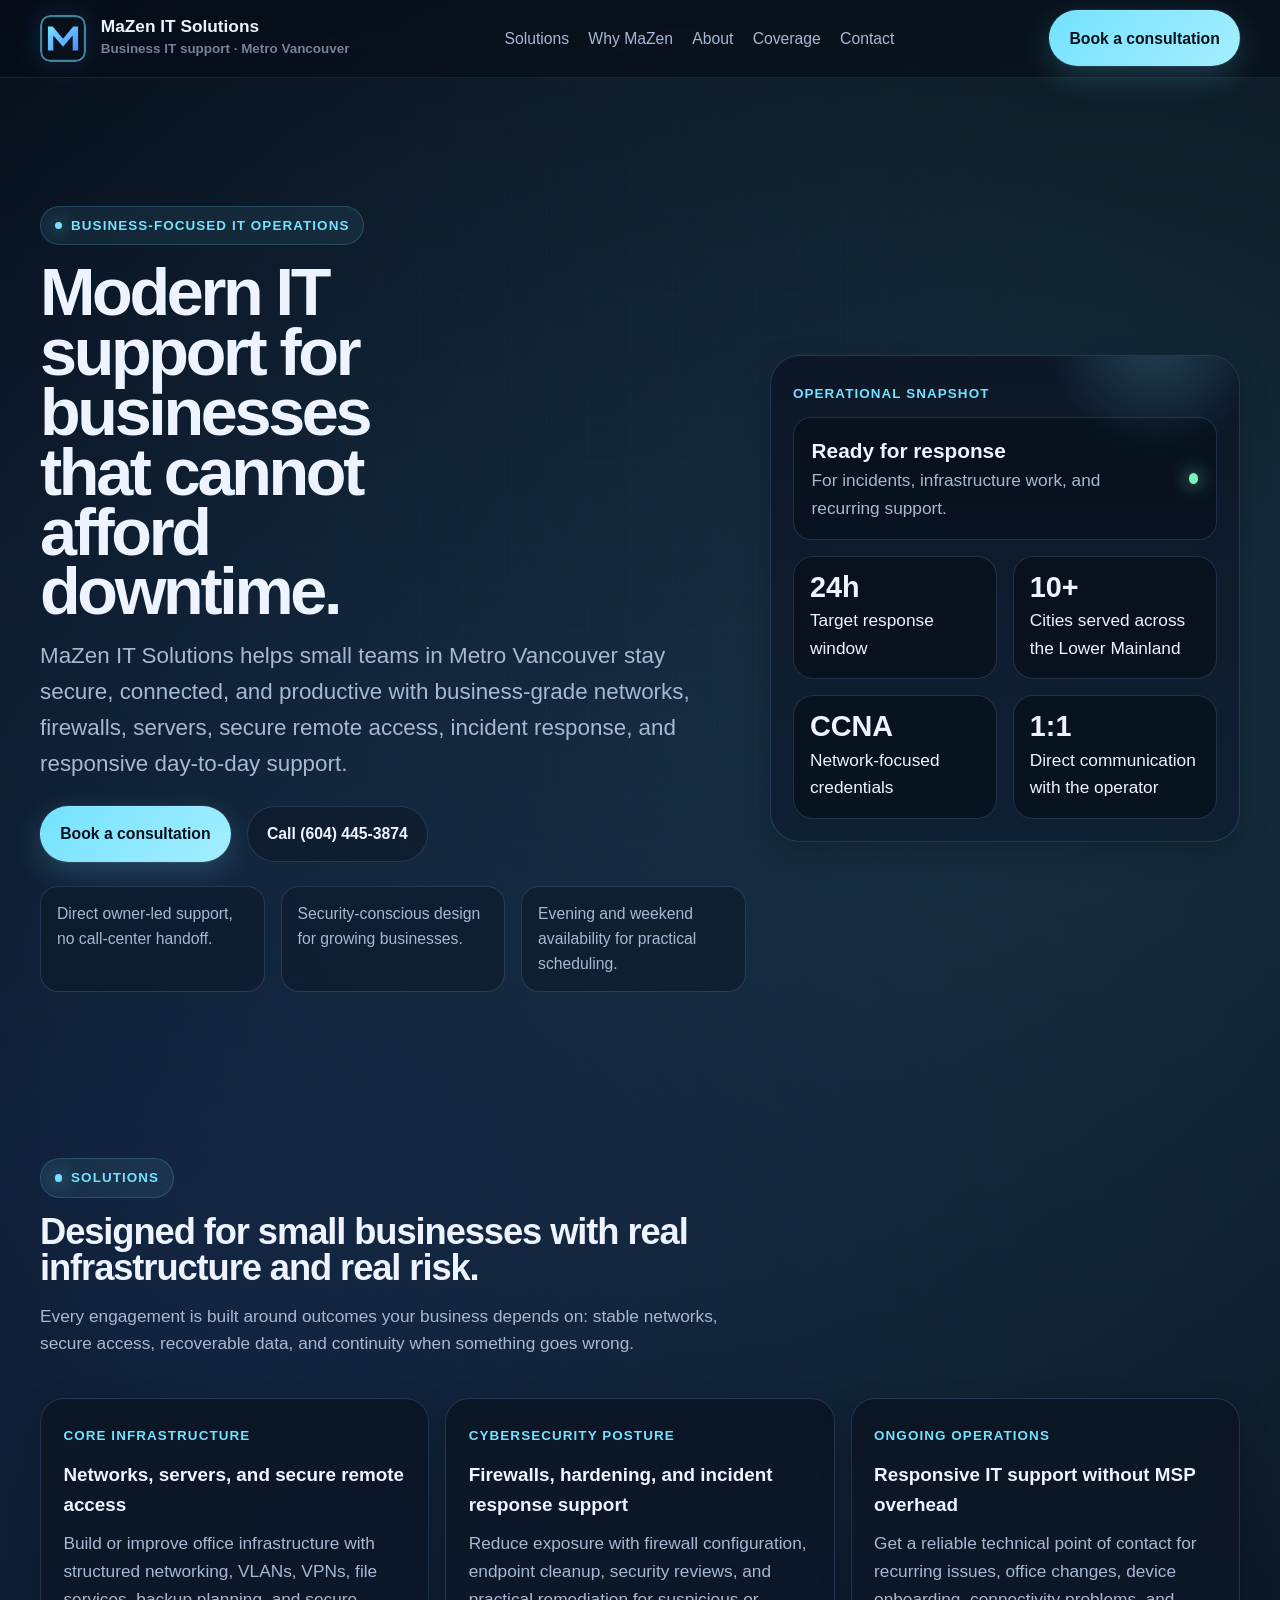
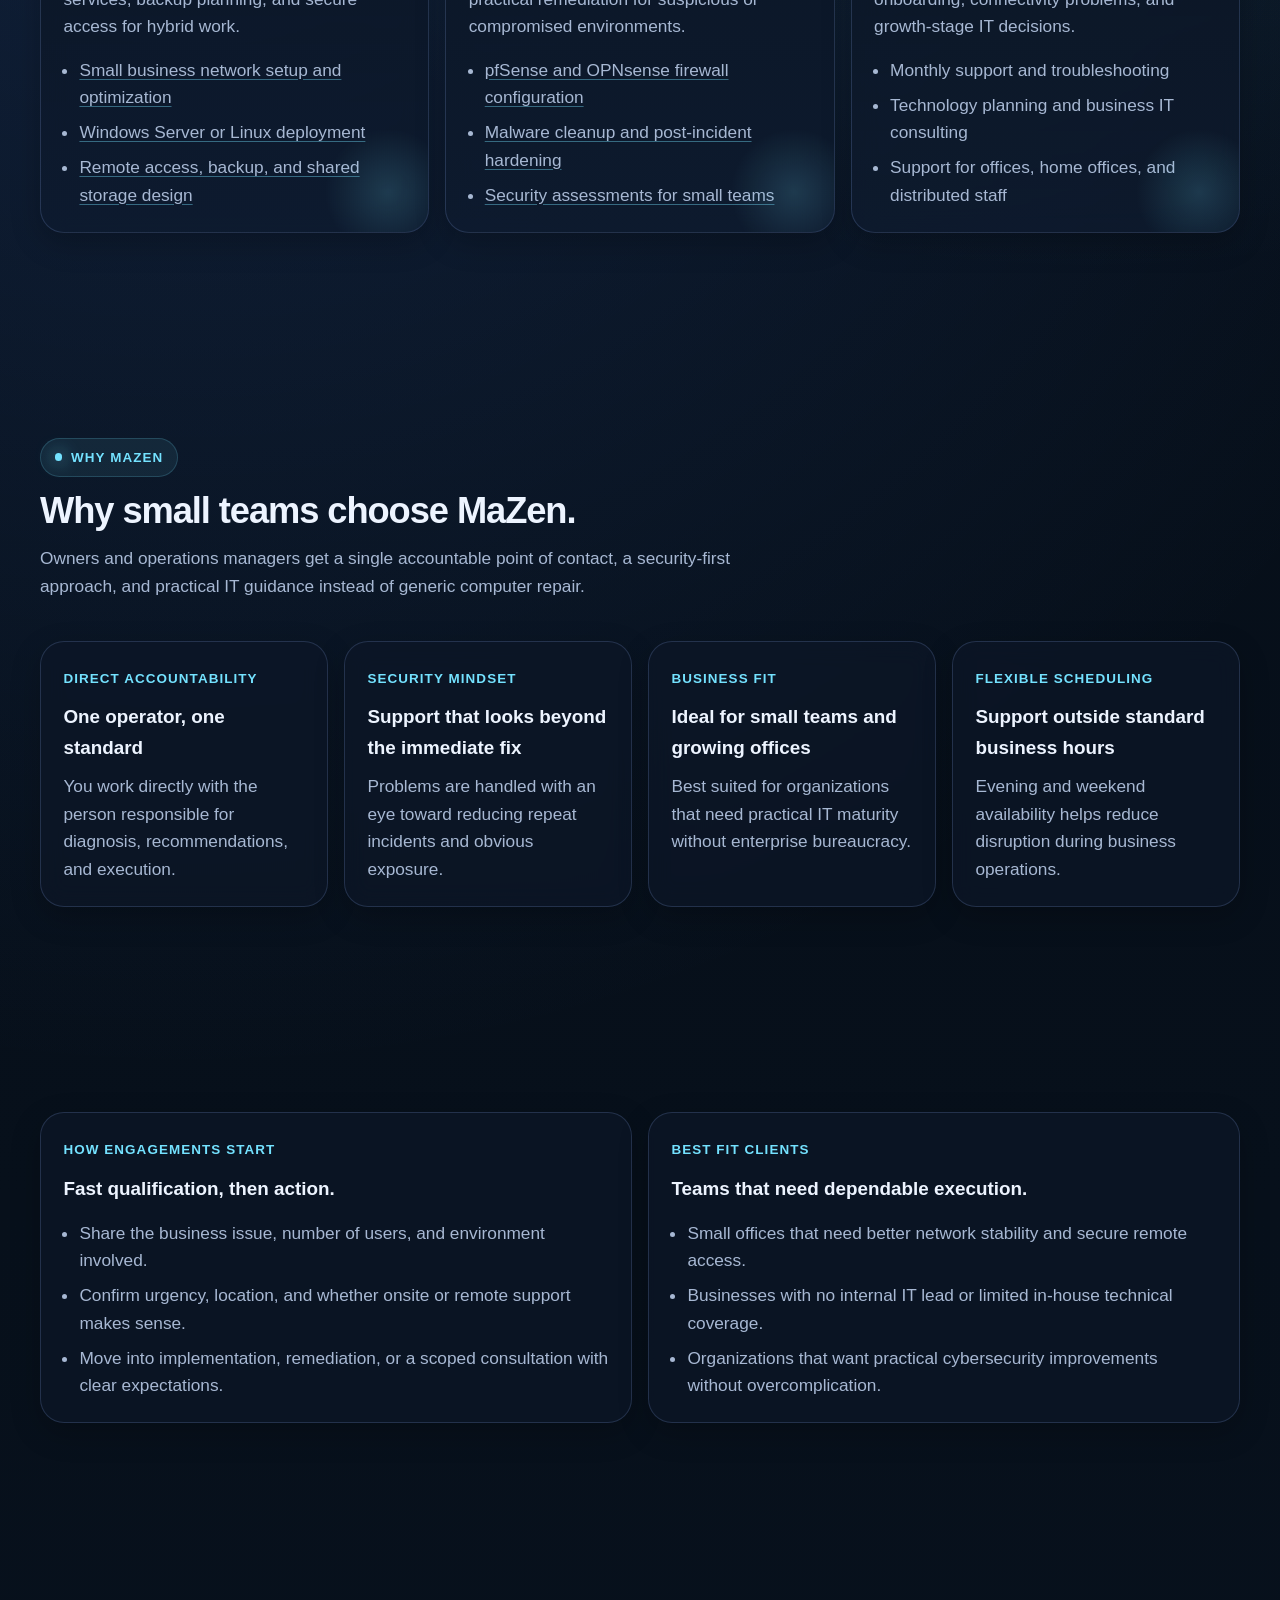
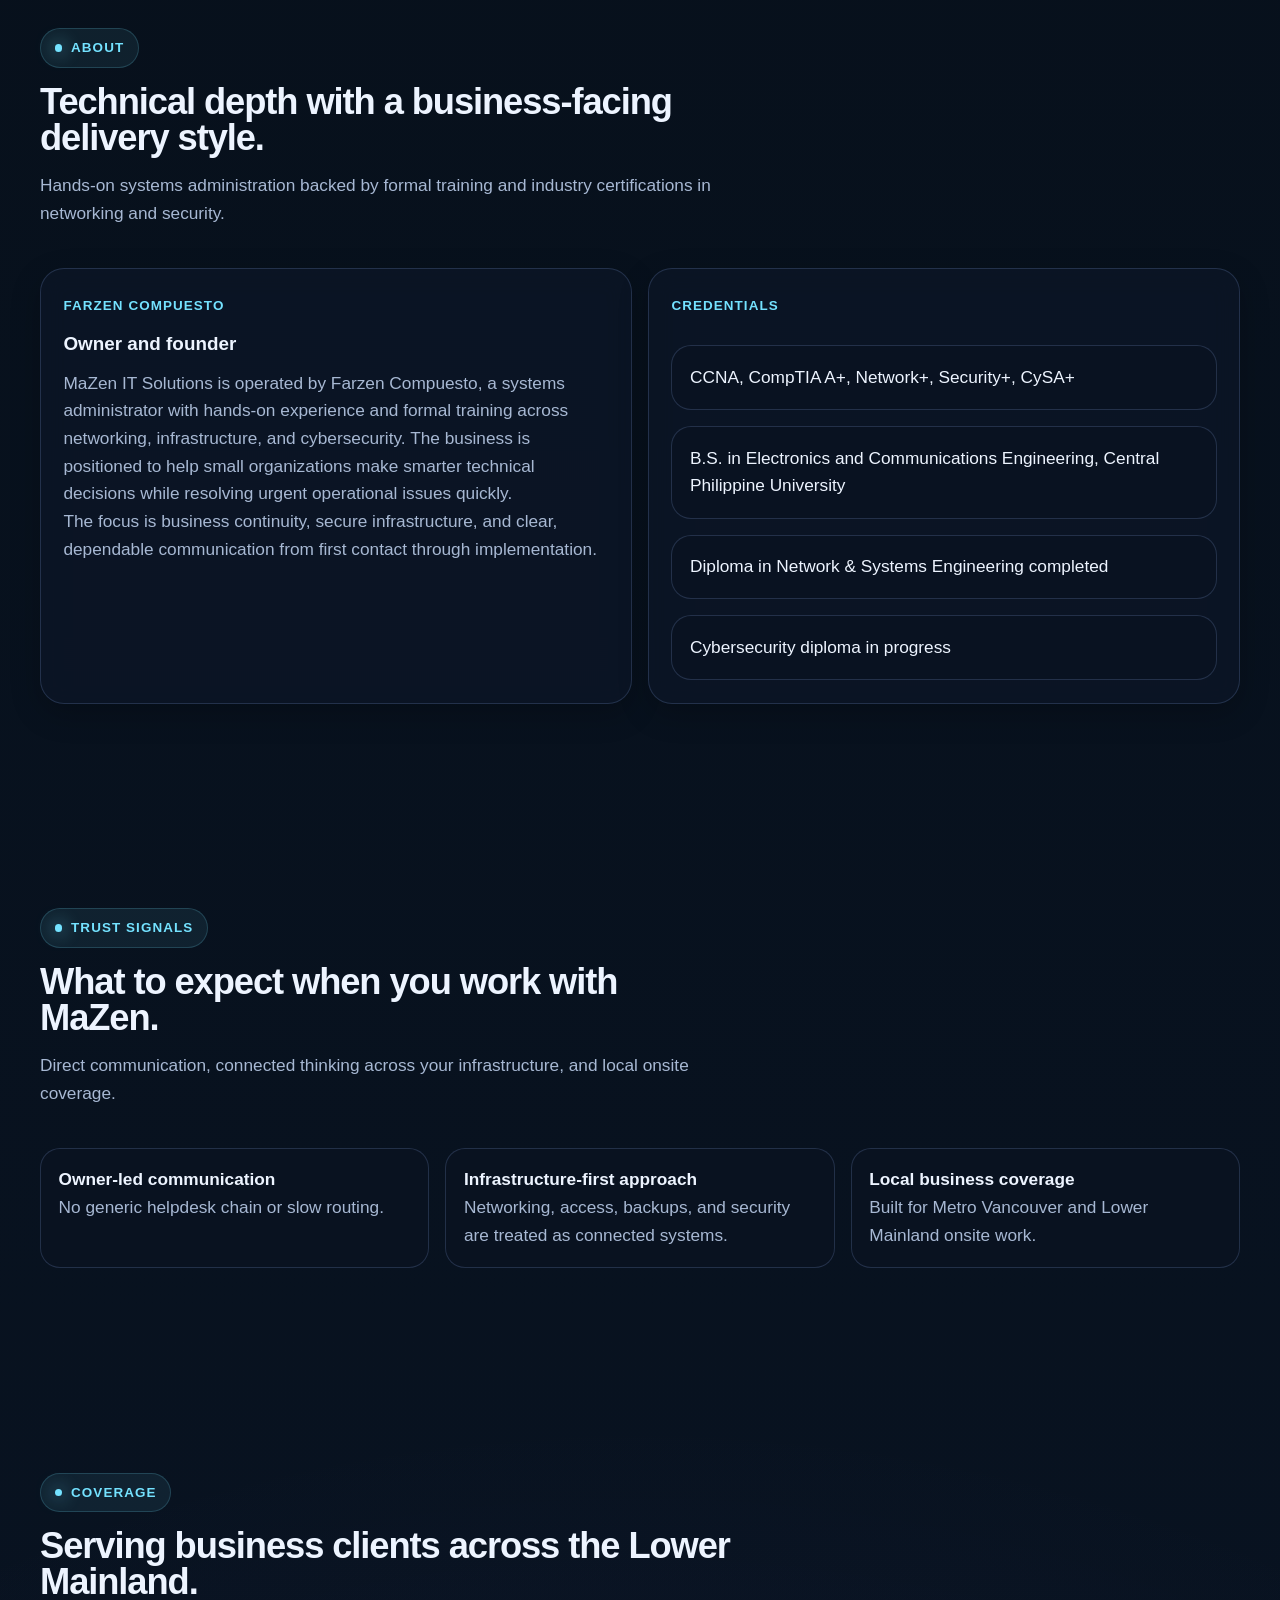
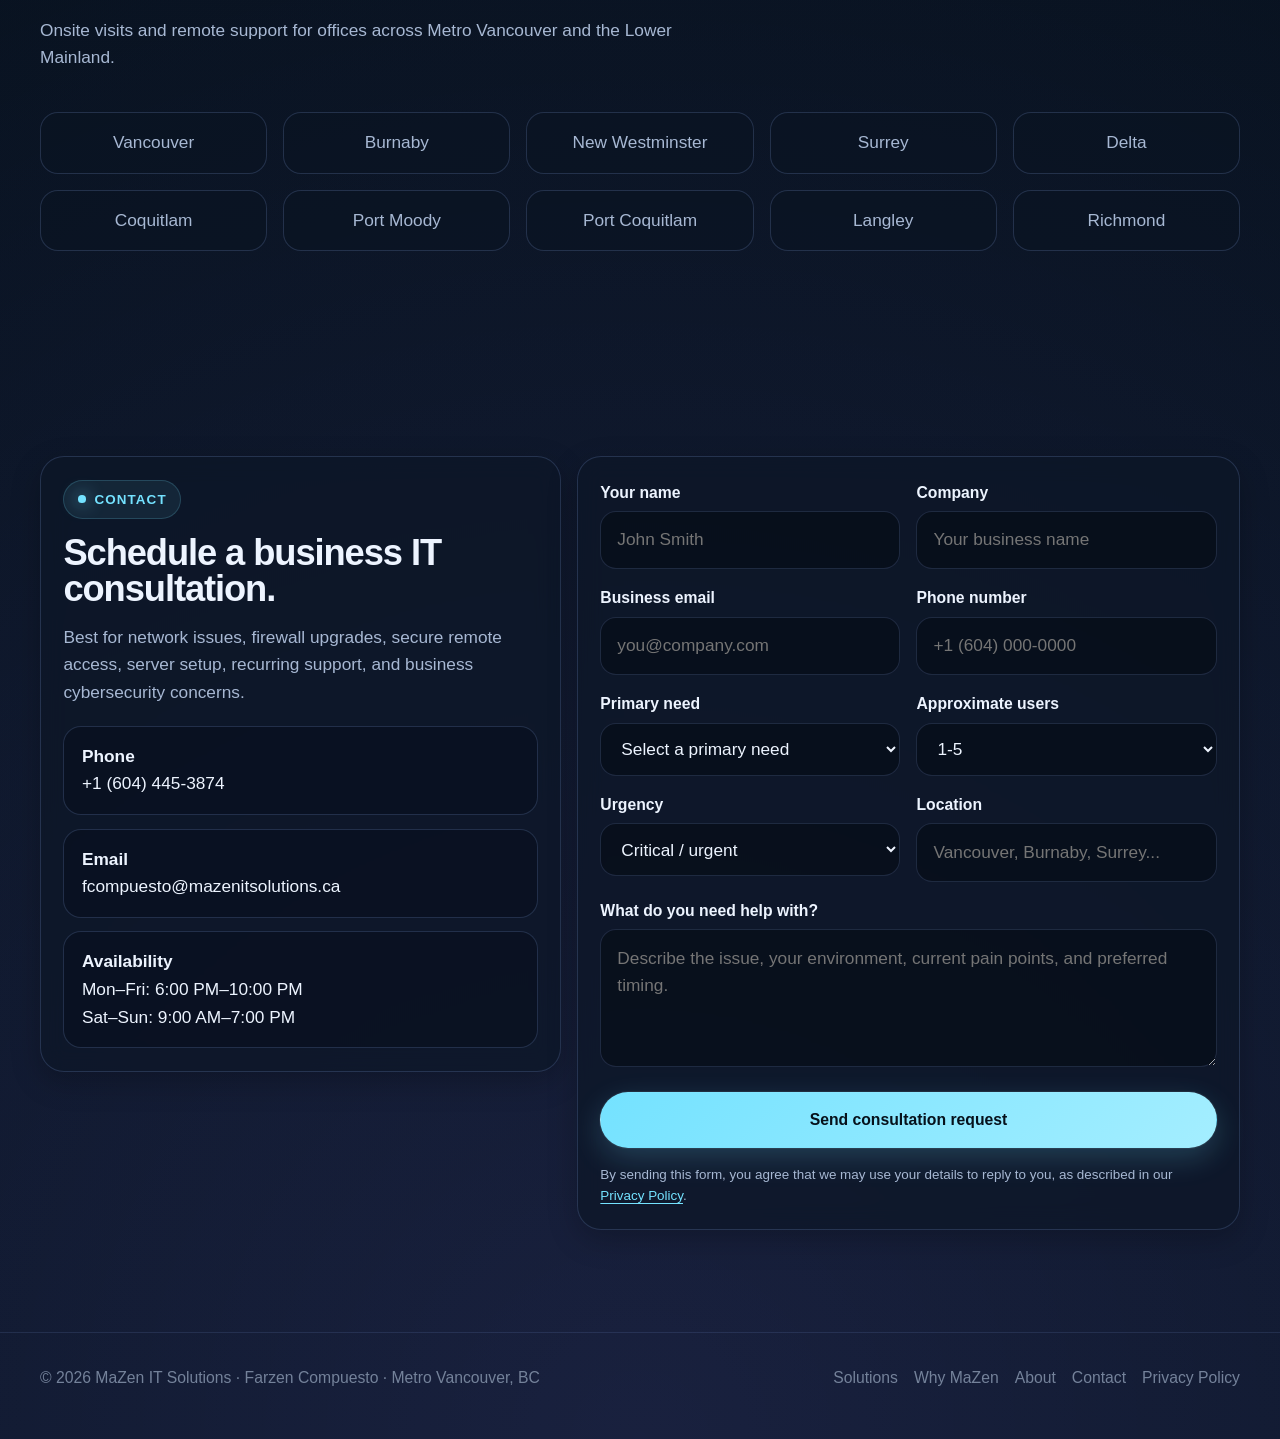
==== index.html @ 94874a26 "Add six service pages, sitemap.xml, robots.txt; link homepage services Co-Authored-By: Claude Sonnet" ====
<!DOCTYPE html>
<html lang="en" data-theme="dark">
<head>
  <meta charset="UTF-8">
  <meta name="viewport" content="width=device-width, initial-scale=1.0">
  <title>MaZen IT Solutions | Business IT Support & Cybersecurity | Metro Vancouver</title>
  <meta name="description" content="Business-focused IT support and cybersecurity for small teams in Metro Vancouver. Networks, firewalls, servers, secure remote access, incident response, and ongoing IT support.">
  <meta name="robots" content="index,follow">
  <link rel="canonical" href="https://www.mazenitsolutions.ca/">
  <meta property="og:title" content="MaZen IT Solutions | Business IT Support & Cybersecurity">
  <meta property="og:description" content="Business-focused IT support and cybersecurity for small teams in Metro Vancouver: networks, firewalls, secure remote access, and incident response.">
  <meta property="og:type" content="website">
  <meta property="og:url" content="https://www.mazenitsolutions.ca/">
  <meta property="og:image" content="https://www.mazenitsolutions.ca/og-image.png">
  <meta property="og:image:width" content="1200">
  <meta property="og:image:height" content="630">
  <meta property="og:image:alt" content="MaZen IT Solutions: IT support and cybersecurity for small businesses in Metro Vancouver">
  <meta name="twitter:card" content="summary_large_image">
  <meta name="twitter:image" content="https://www.mazenitsolutions.ca/og-image.png">
  <meta name="theme-color" content="#08111f">
  <link rel="icon" href="/favicon.ico" sizes="32x32">
  <link rel="icon" href="/favicon.svg" type="image/svg+xml">
  <link rel="apple-touch-icon" href="/apple-touch-icon.png">
  <link rel="preconnect" href="https://api.fontshare.com">
  <link rel="stylesheet" href="https://api.fontshare.com/v2/css?f[]=satoshi@400,500,700,900&f[]=cabinet-grotesk@500,700,800&display=swap">
  <link rel="stylesheet" href="/site.css">
</head>
<body>
  <a href="#main-content" class="skip-link">Skip to content</a>

  <header class="site-header">
    <div class="container nav-wrap">
      <a class="brand" href="#top" aria-label="MaZen IT Solutions home">
        <img class="brand-mark" src="/favicon.svg" width="46" height="46" alt="">
        <span class="brand-text"><span>MaZen IT Solutions</span><small>Business IT support · Metro Vancouver</small></span>
      </a>

      <nav class="nav-links" id="site-nav" aria-label="Primary navigation">
        <a href="#services">Solutions</a>
        <a href="#value">Why MaZen</a>
        <a href="#about">About</a>
        <a href="#areas">Coverage</a>
        <a href="#contact">Contact</a>
      </nav>

      <div class="nav-actions">
        <button class="menu-toggle" type="button" data-menu-toggle aria-expanded="false" aria-controls="site-nav" aria-label="Open menu">
          <svg width="18" height="18" viewBox="0 0 24 24" fill="none" stroke="currentColor" stroke-width="2" aria-hidden="true"><path d="M3 6h18M3 12h18M3 18h18"></path></svg>
        </button>
        <a class="btn btn-primary" href="#contact">Book a consultation</a>
      </div>
    </div>
  </header>

  <main id="main-content">
    <section class="hero" id="top">
      <div class="container hero-grid">
        <div class="hero-copy">
          <span class="eyebrow">Business-focused IT operations</span>
          <h1>Modern IT support for businesses that cannot afford downtime.</h1>
          <p>MaZen IT Solutions helps small teams in Metro Vancouver stay secure, connected, and productive with business-grade networks, firewalls, servers, secure remote access, incident response, and responsive day-to-day support.</p>
          <div class="hero-actions">
            <a class="btn btn-primary" href="#contact">Book a consultation</a>
            <a class="btn btn-secondary" href="tel:+16044453874">Call (604) 445-3874</a>
          </div>
          <div class="micro-proof">
            <div class="chip">Direct owner-led support, no call-center handoff.</div>
            <div class="chip">Security-conscious design for growing businesses.</div>
            <div class="chip">Evening and weekend availability for practical scheduling.</div>
          </div>
        </div>

        <aside class="hero-side panel" aria-label="Business summary panel">
          <span class="kicker">Operational snapshot</span>
          <div class="status-card">
            <div>
              <strong>Ready for response</strong>
              <span style="color:var(--text-muted);">For incidents, infrastructure work, and recurring support.</span>
            </div>
            <span class="signal" aria-hidden="true"></span>
          </div>
          <div class="kpi-grid">
            <div class="kpi"><strong>24h</strong><span>Target response window</span></div>
            <div class="kpi"><strong>10+</strong><span>Cities served across the Lower Mainland</span></div>
            <div class="kpi"><strong>CCNA</strong><span>Network-focused credentials</span></div>
            <div class="kpi"><strong>1:1</strong><span>Direct communication with the operator</span></div>
          </div>
        </aside>
      </div>
    </section>

    <section class="section" id="services">
      <div class="container">
        <div class="section-head">
          <span class="eyebrow">Solutions</span>
          <h2>Designed for small businesses with real infrastructure and real risk.</h2>
          <p>Every engagement is built around outcomes your business depends on: stable networks, secure access, recoverable data, and continuity when something goes wrong.</p>
        </div>
        <div class="services-grid">
          <article class="card service-card">
            <span class="kicker">Core infrastructure</span>
            <h3>Networks, servers, and secure remote access</h3>
            <p>Build or improve office infrastructure with structured networking, VLANs, VPNs, file services, backup planning, and secure access for hybrid work.</p>
            <ul>
              <li><a href="/services/business-network-setup/">Small business network setup and optimization</a></li>
              <li><a href="/services/server-setup/">Windows Server or Linux deployment</a></li>
              <li><a href="/services/secure-remote-access-vpn/">Remote access, backup, and shared storage design</a></li>
            </ul>
          </article>
          <article class="card service-card">
            <span class="kicker">Cybersecurity posture</span>
            <h3>Firewalls, hardening, and incident response support</h3>
            <p>Reduce exposure with firewall configuration, endpoint cleanup, security reviews, and practical remediation for suspicious or compromised environments.</p>
            <ul>
              <li><a href="/services/firewall-configuration/">pfSense and OPNsense firewall configuration</a></li>
              <li><a href="/services/malware-cleanup-incident-response/">Malware cleanup and post-incident hardening</a></li>
              <li><a href="/services/cybersecurity-review/">Security assessments for small teams</a></li>
            </ul>
          </article>
          <article class="card service-card">
            <span class="kicker">Ongoing operations</span>
            <h3>Responsive IT support without MSP overhead</h3>
            <p>Get a reliable technical point of contact for recurring issues, office changes, device onboarding, connectivity problems, and growth-stage IT decisions.</p>
            <ul>
              <li>Monthly support and troubleshooting</li>
              <li>Technology planning and business IT consulting</li>
              <li>Support for offices, home offices, and distributed staff</li>
            </ul>
          </article>
        </div>
      </div>
    </section>

    <section class="section" id="value">
      <div class="container">
        <div class="section-head">
          <span class="eyebrow">Why MaZen</span>
          <h2>Why small teams choose MaZen.</h2>
          <p>Owners and operations managers get a single accountable point of contact, a security-first approach, and practical IT guidance instead of generic computer repair.</p>
        </div>
        <div class="value-grid">
          <article class="card"><span class="kicker">Direct accountability</span><h3>One operator, one standard</h3><p>You work directly with the person responsible for diagnosis, recommendations, and execution.</p></article>
          <article class="card"><span class="kicker">Security mindset</span><h3>Support that looks beyond the immediate fix</h3><p>Problems are handled with an eye toward reducing repeat incidents and obvious exposure.</p></article>
          <article class="card"><span class="kicker">Business fit</span><h3>Ideal for small teams and growing offices</h3><p>Best suited for organizations that need practical IT maturity without enterprise bureaucracy.</p></article>
          <article class="card"><span class="kicker">Flexible scheduling</span><h3>Support outside standard business hours</h3><p>Evening and weekend availability helps reduce disruption during business operations.</p></article>
        </div>
      </div>
    </section>

    <section class="section">
      <div class="container split">
        <article class="card">
          <span class="kicker">How engagements start</span>
          <h3>Fast qualification, then action.</h3>
          <ul class="list">
            <li>Share the business issue, number of users, and environment involved.</li>
            <li>Confirm urgency, location, and whether onsite or remote support makes sense.</li>
            <li>Move into implementation, remediation, or a scoped consultation with clear expectations.</li>
          </ul>
        </article>
        <article class="card">
          <span class="kicker">Best fit clients</span>
          <h3>Teams that need dependable execution.</h3>
          <ul class="list">
            <li>Small offices that need better network stability and secure remote access.</li>
            <li>Businesses with no internal IT lead or limited in-house technical coverage.</li>
            <li>Organizations that want practical cybersecurity improvements without overcomplication.</li>
          </ul>
        </article>
      </div>
    </section>

    <section class="section" id="about">
      <div class="container">
        <div class="section-head">
          <span class="eyebrow">About</span>
          <h2>Technical depth with a business-facing delivery style.</h2>
          <p>Hands-on systems administration backed by formal training and industry certifications in networking and security.</p>
        </div>
        <div class="split">
          <article class="card">
            <span class="kicker">Farzen Compuesto</span>
            <h3>Owner and founder</h3>
            <p>MaZen IT Solutions is operated by Farzen Compuesto, a systems administrator with hands-on experience and formal training across networking, infrastructure, and cybersecurity. The business is positioned to help small organizations make smarter technical decisions while resolving urgent operational issues quickly.</p>
            <p>The focus is business continuity, secure infrastructure, and clear, dependable communication from first contact through implementation.</p>
          </article>
          <aside class="card">
            <span class="kicker">Credentials</span>
            <div class="proof-strip" style="margin-top:1rem; grid-template-columns: 1fr;">
              <div class="proof-card">CCNA, CompTIA A+, Network+, Security+, CySA+</div>
              <div class="proof-card">B.S. in Electronics and Communications Engineering, Central Philippine University</div>
              <div class="proof-card">Diploma in Network & Systems Engineering completed</div>
              <div class="proof-card">Cybersecurity diploma in progress</div>
            </div>
          </aside>
        </div>
      </div>
    </section>

    <section class="section">
      <div class="container">
        <div class="section-head">
          <span class="eyebrow">Trust signals</span>
          <h2>What to expect when you work with MaZen.</h2>
          <p>Direct communication, connected thinking across your infrastructure, and local onsite coverage.</p>
        </div>
        <div class="proof-strip">
          <article class="proof-card"><strong>Owner-led communication</strong><br><span style="color:var(--text-muted);">No generic helpdesk chain or slow routing.</span></article>
          <article class="proof-card"><strong>Infrastructure-first approach</strong><br><span style="color:var(--text-muted);">Networking, access, backups, and security are treated as connected systems.</span></article>
          <article class="proof-card"><strong>Local business coverage</strong><br><span style="color:var(--text-muted);">Built for Metro Vancouver and Lower Mainland onsite work.</span></article>
        </div>
      </div>
    </section>

    <section class="section" id="areas">
      <div class="container">
        <div class="section-head">
          <span class="eyebrow">Coverage</span>
          <h2>Serving business clients across the Lower Mainland.</h2>
          <p>Onsite visits and remote support for offices across Metro Vancouver and the Lower Mainland.</p>
        </div>
        <div class="areas-grid">
          <div class="area">Vancouver</div>
          <div class="area">Burnaby</div>
          <div class="area">New Westminster</div>
          <div class="area">Surrey</div>
          <div class="area">Delta</div>
          <div class="area">Coquitlam</div>
          <div class="area">Port Moody</div>
          <div class="area">Port Coquitlam</div>
          <div class="area">Langley</div>
          <div class="area">Richmond</div>
        </div>
      </div>
    </section>

    <section class="section" id="contact">
      <div class="container lead-panel">
        <aside class="card">
          <span class="eyebrow">Contact</span>
          <h2 style="font-family:var(--font-display);font-size:var(--text-xl);line-height:1;letter-spacing:-0.03em;margin:1rem 0;">Schedule a business IT consultation.</h2>
          <p style="margin:0 0 1.2rem;color:var(--text-muted);">Best for network issues, firewall upgrades, secure remote access, server setup, recurring support, and business cybersecurity concerns.</p>
          <div class="contact-stack">
            <div class="contact-item"><strong>Phone</strong><br><a href="tel:+16044453874">+1 (604) 445-3874</a></div>
            <div class="contact-item"><strong>Email</strong><br><a href="mailto:fcompuesto@mazenitsolutions.ca">fcompuesto@mazenitsolutions.ca</a></div>
            <div class="contact-item"><strong>Availability</strong><br>Mon–Fri: 6:00 PM–10:00 PM<br>Sat–Sun: 9:00 AM–7:00 PM</div>
          </div>
        </aside>

        <div class="card">
          <form action="https://formspree.io/f/xaqzkgqe" method="POST">
            <input type="text" name="_gotcha" tabindex="-1" autocomplete="off" aria-hidden="true" style="display:none">
            <div class="form-grid">
              <div>
                <label for="name">Your name</label>
                <input id="name" name="name" type="text" autocomplete="name" placeholder="John Smith" required>
              </div>
              <div>
                <label for="company">Company</label>
                <input id="company" name="company" type="text" autocomplete="organization" placeholder="Your business name">
              </div>
            </div>
            <div class="form-grid">
              <div>
                <label for="email">Business email</label>
                <input id="email" name="email" type="email" autocomplete="email" placeholder="you@company.com" required>
              </div>
              <div>
                <label for="phone">Phone number</label>
                <input id="phone" name="phone" type="tel" autocomplete="tel" placeholder="+1 (604) 000-0000" required>
              </div>
            </div>
            <div class="form-grid">
              <div>
                <label for="service">Primary need</label>
                <select id="service" name="service" required>
                  <option value="">Select a primary need</option>
                  <option>Business Network Setup</option>
                  <option>Firewall Configuration</option>
                  <option>Secure Remote Access / VPN</option>
                  <option>Server Setup</option>
                  <option>Cybersecurity Review</option>
                  <option>Incident Response / Malware Cleanup</option>
                  <option>Ongoing IT Support</option>
                  <option>IT Consulting</option>
                </select>
              </div>
              <div>
                <label for="users">Approximate users</label>
                <select id="users" name="users">
                  <option>1-5</option>
                  <option>6-10</option>
                  <option>11-25</option>
                  <option>26+</option>
                </select>
              </div>
            </div>
            <div class="form-grid">
              <div>
                <label for="urgency">Urgency</label>
                <select id="urgency" name="urgency">
                  <option>Critical / urgent</option>
                  <option>This week</option>
                  <option>This month</option>
                  <option>Planning stage</option>
                </select>
              </div>
              <div>
                <label for="location">Location</label>
                <input id="location" name="location" type="text" placeholder="Vancouver, Burnaby, Surrey...">
              </div>
            </div>
            <div>
              <label for="message">What do you need help with?</label>
              <textarea id="message" name="message" placeholder="Describe the issue, your environment, current pain points, and preferred timing."></textarea>
            </div>
            <button class="btn btn-primary" type="submit">Send consultation request</button>
            <p class="form-note">By sending this form, you agree that we may use your details to reply to you, as described in our <a href="/privacy/">Privacy Policy</a>.</p>
          </form>
        </div>
      </div>
    </section>
  </main>

  <footer class="footer">
    <div class="container footer-wrap">
      <div>© 2026 MaZen IT Solutions · Farzen Compuesto · Metro Vancouver, BC</div>
      <div class="footer-links">
        <a href="#services">Solutions</a>
        <a href="#value">Why MaZen</a>
        <a href="#about">About</a>
        <a href="#contact">Contact</a>
        <a href="/privacy/">Privacy Policy</a>
      </div>
    </div>
  </footer>

  <script type="application/ld+json">
  {
    "@context": "https://schema.org",
    "@type": "LocalBusiness",
    "name": "MaZen IT Solutions",
    "url": "https://www.mazenitsolutions.ca/",
    "image": "https://www.mazenitsolutions.ca/og-image.png",
    "logo": "https://www.mazenitsolutions.ca/icon-512.png",
    "telephone": "+1-604-445-3874",
    "email": "fcompuesto@mazenitsolutions.ca",
    "founder": {"@type": "Person", "name": "Farzen Compuesto"},
    "description": "Business-focused IT support and cybersecurity for small teams in Metro Vancouver.",
    "address": {"@type": "PostalAddress", "addressRegion": "BC", "addressCountry": "CA"},
    "areaServed": ["Vancouver", "Burnaby", "New Westminster", "Surrey", "Delta", "Coquitlam", "Port Moody", "Port Coquitlam", "Langley", "Richmond"],
    "openingHoursSpecification": [
      {"@type":"OpeningHoursSpecification","dayOfWeek":["Monday","Tuesday","Wednesday","Thursday","Friday"],"opens":"18:00","closes":"22:00"},
      {"@type":"OpeningHoursSpecification","dayOfWeek":["Saturday","Sunday"],"opens":"09:00","closes":"19:00"}
    ]
  }
  </script>

  <script src="/site.js" defer></script>
</body>
</html>
---- site.css ----
:root {
  --bg: #07101b;
  --bg-2: #0b1727;
  --surface: rgba(13, 23, 39, 0.72);
  --surface-strong: rgba(15, 27, 47, 0.92);
  --surface-soft: rgba(17, 31, 53, 0.68);
  --border: rgba(151, 181, 255, 0.18);
  --border-strong: rgba(117, 214, 255, 0.34);
  --text: #edf4ff;
  --text-muted: #a7b8d3;
  --text-faint: #74829a;
  --primary: #74e2ff;
  --primary-2: #4d8dff;
  --accent: #8d7dff;
  --success: #79f3b7;
  --danger: #ff7ca8;
  --shadow: 0 20px 60px rgba(0, 0, 0, 0.35);
  --shadow-soft: 0 10px 30px rgba(0, 0, 0, 0.22);
  --radius-sm: 14px;
  --radius-md: 22px;
  --radius-lg: 30px;
  --radius-full: 999px;
  --space-1: 0.25rem;
  --space-2: 0.5rem;
  --space-3: 0.75rem;
  --space-4: 1rem;
  --space-5: 1.25rem;
  --space-6: 1.5rem;
  --space-8: 2rem;
  --space-10: 2.5rem;
  --space-12: 3rem;
  --space-16: 4rem;
  --space-20: 5rem;
  --text-xs: clamp(0.75rem, 0.72rem + 0.15vw, 0.86rem);
  --text-sm: clamp(0.9rem, 0.84rem + 0.18vw, 1rem);
  --text-base: clamp(1rem, 0.95rem + 0.22vw, 1.08rem);
  --text-lg: clamp(1.125rem, 1rem + 0.6vw, 1.4rem);
  --text-xl: clamp(1.65rem, 1.15rem + 1.4vw, 2.6rem);
  --text-2xl: clamp(2.6rem, 1.6rem + 3.2vw, 5rem);
  --content: 1200px;
  --font-body: 'Satoshi', Inter, sans-serif;
  --font-display: 'Cabinet Grotesk', Inter, sans-serif;
  --transition: 180ms cubic-bezier(0.16, 1, 0.3, 1);
}
* { box-sizing: border-box; }
html { scroll-behavior: smooth; }
body {
  margin: 0;
  font-family: var(--font-body);
  font-size: var(--text-base);
  line-height: 1.6;
  color: var(--text);
  background:
    radial-gradient(circle at 15% 20%, rgba(77, 141, 255, 0.16), transparent 28%),
    radial-gradient(circle at 85% 10%, rgba(116, 226, 255, 0.15), transparent 22%),
    radial-gradient(circle at 50% 100%, rgba(141, 125, 255, 0.12), transparent 26%),
    linear-gradient(180deg, #050c16 0%, #07101b 45%, #091424 100%);
  min-height: 100vh;
  overflow-x: hidden;
  -webkit-font-smoothing: antialiased;
  text-rendering: optimizeLegibility;
}
body::before {
  content: "";
  position: fixed;
  inset: 0;
  pointer-events: none;
  background-image:
    linear-gradient(rgba(116, 226, 255, 0.05) 1px, transparent 1px),
    linear-gradient(90deg, rgba(116, 226, 255, 0.05) 1px, transparent 1px);
  background-size: 42px 42px;
  mask-image: radial-gradient(circle at center, black 35%, transparent 85%);
  opacity: 0.34;
}
a { color: inherit; text-decoration: none; }
button, input, textarea, select { font: inherit; }
img, svg { display: block; max-width: 100%; }
.skip-link { position: absolute; left: -9999px; }
.skip-link:focus {
  left: 1rem; top: 1rem; z-index: 999;
  background: var(--primary); color: #03111e; padding: 0.8rem 1rem; border-radius: 12px;
}
.container { width: min(calc(100% - 2rem), var(--content)); margin-inline: auto; }
.section { padding: clamp(4rem, 8vw, 7rem) 0; position: relative; }
.panel {
  background: var(--surface);
  backdrop-filter: blur(16px);
  border: 1px solid var(--border);
  box-shadow: var(--shadow-soft);
  border-radius: var(--radius-lg);
}
.eyebrow {
  display: inline-flex; align-items: center; gap: 0.55rem;
  padding: 0.5rem 0.85rem; border-radius: var(--radius-full);
  background: rgba(116, 226, 255, 0.08); border: 1px solid rgba(116, 226, 255, 0.18);
  color: var(--primary); font-size: var(--text-xs); font-weight: 800; text-transform: uppercase; letter-spacing: 0.08em;
}
.eyebrow::before {
  content: ""; width: 0.48rem; height: 0.48rem; border-radius: 50%; background: currentColor;
  box-shadow: 0 0 18px currentColor;
}
.section-head { max-width: 44rem; margin-bottom: var(--space-10); }
.section-head h2 {
  font-family: var(--font-display); font-size: var(--text-xl); line-height: 1; margin: 1rem 0 1rem;
  letter-spacing: -0.03em;
}
.section-head p { margin: 0; color: var(--text-muted); }
.site-header {
  position: sticky; top: 0; z-index: 100;
  background: rgba(5, 12, 22, 0.6);
  backdrop-filter: blur(16px);
  border-bottom: 1px solid rgba(151, 181, 255, 0.12);
}
.nav-wrap {
  min-height: 4.8rem; display: flex; align-items: center; justify-content: space-between; gap: 1rem;
}
.brand {
  display: inline-flex; align-items: center; gap: 0.9rem; font-weight: 800;
}
.brand-mark {
  width: 2.9rem; height: 2.9rem; border-radius: 22%; flex-shrink: 0;
  box-shadow: 0 0 30px rgba(77, 141, 255, 0.2);
}
.brand-text span { display: block; line-height: 1.05; }
.brand-text small { display: block; font-size: var(--text-xs); color: var(--text-faint); font-weight: 600; margin-top: 0.2rem; }
.nav-links, .nav-actions { display: flex; align-items: center; gap: 1.2rem; }
.nav-links a { color: var(--text-muted); font-size: var(--text-sm); }
.nav-links a:hover { color: var(--text); }
.btn {
  min-height: 48px; border-radius: var(--radius-full); padding: 0.9rem 1.2rem; border: 1px solid transparent;
  display: inline-flex; align-items: center; justify-content: center; gap: 0.6rem;
  font-size: var(--text-sm); font-weight: 700; cursor: pointer;
  transition: transform var(--transition), border-color var(--transition), background var(--transition), box-shadow var(--transition);
}
.btn:hover { transform: translateY(-1px); }
.btn-primary {
  color: #06111b;
  background: linear-gradient(135deg, var(--primary), #a4eeff);
  box-shadow: 0 0 0 1px rgba(255,255,255,0.06), 0 10px 30px rgba(116, 226, 255, 0.2);
}
.btn-secondary {
  background: rgba(12, 24, 41, 0.6); border-color: var(--border); color: var(--text);
}
.menu-toggle { display: none; }
.hero { padding: clamp(4rem, 10vw, 8rem) 0 4rem; position: relative; }
.hero-grid { display: grid; grid-template-columns: 1.2fr 0.8fr; gap: 1.5rem; align-items: center; }
.hero-copy h1 {
  font-family: var(--font-display); font-size: var(--text-2xl); line-height: 0.9; letter-spacing: -0.05em;
  margin: 1.1rem 0 1rem; max-width: 11ch;
}
.hero-copy p {
  max-width: 42rem; margin: 0 0 1.5rem; color: var(--text-muted); font-size: var(--text-lg);
}
.hero-actions, .micro-proof, .kpi-grid, .services-grid, .value-grid, .areas-grid, .proof-strip { display: grid; gap: 1rem; }
.hero-actions { display: flex; flex-wrap: wrap; }
.micro-proof {
  grid-template-columns: repeat(3, minmax(0, 1fr));
  margin-top: 1.5rem;
}
.micro-proof .chip {
  padding: 0.9rem 1rem; border-radius: 18px; border: 1px solid var(--border);
  background: rgba(12, 24, 41, 0.55); color: var(--text-muted); font-size: var(--text-sm);
}
.hero-side {
  padding: 1.4rem;
  background: linear-gradient(180deg, rgba(12, 21, 37, 0.86), rgba(14, 28, 48, 0.76));
  position: relative; overflow: hidden;
}
.hero-side::before {
  content: ""; position: absolute; inset: -30% auto auto 55%; width: 16rem; height: 16rem;
  border-radius: 50%; background: radial-gradient(circle, rgba(116, 226, 255, 0.22), transparent 60%);
  filter: blur(12px);
}
.status-card {
  display: flex; align-items: center; justify-content: space-between; gap: 1rem;
  padding: 1rem 1.1rem; border-radius: 18px; border: 1px solid var(--border);
  background: rgba(7, 16, 27, 0.68);
}
.status-card strong { display: block; font-size: 1.3rem; }
.signal {
  width: 0.65rem; height: 0.65rem; border-radius: 50%; background: var(--success); box-shadow: 0 0 18px var(--success);
}
.kpi-grid { grid-template-columns: repeat(2, minmax(0, 1fr)); margin-top: 1rem; }
.kpi {
  padding: 1rem; border-radius: 20px; background: rgba(7, 16, 27, 0.75); border: 1px solid var(--border);
}
.kpi strong { display: block; font-size: 1.8rem; line-height: 1; margin-bottom: 0.35rem; }
.card {
  padding: 1.4rem; border-radius: 24px; background: var(--surface); border: 1px solid var(--border); box-shadow: var(--shadow-soft);
  backdrop-filter: blur(12px);
}
.card h3 { margin: 0 0 0.65rem; font-size: 1.18rem; }
.card p { margin: 0; color: var(--text-muted); }
.kicker {
  display: inline-block; margin-bottom: 0.8rem; color: var(--primary); font-size: var(--text-xs); font-weight: 800;
  text-transform: uppercase; letter-spacing: 0.08em;
}
.services-grid { grid-template-columns: repeat(3, minmax(0, 1fr)); }
.service-card {
  position: relative; overflow: hidden; min-height: 100%;
  background: linear-gradient(180deg, rgba(11, 20, 34, 0.84), rgba(14, 27, 47, 0.78));
}
.service-card::after {
  content: ""; position: absolute; right: -2rem; bottom: -2rem; width: 9rem; height: 9rem;
  border-radius: 50%; background: radial-gradient(circle, rgba(116, 226, 255, 0.16), transparent 62%);
}
.service-card ul, .list { margin: 1rem 0 0; padding-left: 1rem; color: var(--text-muted); }
.service-card li + li, .list li + li { margin-top: 0.45rem; }
.value-grid { grid-template-columns: repeat(4, minmax(0, 1fr)); }
.split {
  display: grid; grid-template-columns: 1fr 1fr; gap: 1rem;
}
.lead-panel {
  display: grid; grid-template-columns: 0.88fr 1.12fr; gap: 1rem; align-items: start;
}
.contact-stack { display: grid; gap: 0.85rem; }
.contact-item {
  padding: 1rem 1.1rem; border-radius: 18px; border: 1px solid var(--border); background: rgba(8, 17, 31, 0.64);
}
form { display: grid; gap: 1rem; }
.form-grid { display: grid; grid-template-columns: repeat(2, minmax(0, 1fr)); gap: 1rem; }
label { display: block; margin-bottom: 0.4rem; font-size: var(--text-sm); font-weight: 700; }
input, textarea, select {
  width: 100%; min-height: 3.1rem; padding: 0.9rem 1rem; border-radius: 16px;
  border: 1px solid rgba(151, 181, 255, 0.16); background: rgba(5, 12, 22, 0.62);
  color: var(--text); transition: border-color var(--transition), box-shadow var(--transition), background var(--transition);
}
textarea { min-height: 8.6rem; resize: vertical; }
input:focus, textarea:focus, select:focus {
  outline: none; border-color: var(--border-strong); box-shadow: 0 0 0 4px rgba(116, 226, 255, 0.12);
  background: rgba(8, 17, 31, 0.82);
}
.proof-strip { grid-template-columns: repeat(3, minmax(0, 1fr)); }
.proof-card {
  padding: 1.1rem; border-radius: 20px; border: 1px solid var(--border); background: rgba(10, 19, 33, 0.7);
}
.areas-grid { grid-template-columns: repeat(5, minmax(0, 1fr)); }
.area {
  text-align: center; padding: 1rem; border-radius: 18px;
  border: 1px solid var(--border); background: rgba(11, 20, 34, 0.62); color: var(--text-muted);
}
.footer {
  padding: 2rem 0 3rem; border-top: 1px solid rgba(151, 181, 255, 0.12);
}
.footer-wrap {
  display: flex; justify-content: space-between; gap: 1rem; flex-wrap: wrap; color: var(--text-faint); font-size: var(--text-sm);
}
.footer-links { display: flex; gap: 1rem; flex-wrap: wrap; }
@media (max-width: 1100px) {
  .hero-grid, .split, .lead-panel { grid-template-columns: 1fr; }
  .services-grid, .value-grid, .proof-strip { grid-template-columns: repeat(2, minmax(0, 1fr)); }
  .areas-grid { grid-template-columns: repeat(3, minmax(0, 1fr)); }
}
@media (max-width: 768px) {
  .nav-links {
    position: absolute; top: calc(100% + 0.5rem); left: 1rem; right: 1rem; display: none;
    flex-direction: column; align-items: flex-start; padding: 1rem;
    background: rgba(8, 17, 31, 0.94); border: 1px solid var(--border); border-radius: 20px; box-shadow: var(--shadow);
  }
  .nav-links.is-open { display: flex; }
  .menu-toggle {
    display: inline-flex; width: 2.9rem; height: 2.9rem; align-items: center; justify-content: center;
    background: rgba(8, 17, 31, 0.74); border: 1px solid var(--border); border-radius: 999px; color: var(--text);
  }
  .nav-actions .btn { display: none; }
  .micro-proof, .kpi-grid, .services-grid, .value-grid, .areas-grid, .proof-strip, .form-grid { grid-template-columns: 1fr; }
  .hero-copy h1 { max-width: 9ch; }
  .hero-actions { flex-direction: column; }
  .hero-actions .btn { width: 100%; }
}
@media (prefers-reduced-motion: reduce) {
  *, *::before, *::after { animation: none !important; transition: none !important; scroll-behavior: auto !important; }
}

/* ---- Inner pages (privacy policy, service pages) ---- */
.page-hero { padding: clamp(3.5rem, 8vw, 6rem) 0 1rem; }
.page-hero h1 {
  font-family: var(--font-display); font-size: var(--text-xl); line-height: 1.02; letter-spacing: -0.035em;
  margin: 1rem 0 1rem; max-width: 22ch;
}
.page-hero .lede { max-width: 44rem; margin: 0; color: var(--text-muted); font-size: var(--text-lg); }
.crumbs { display: flex; flex-wrap: wrap; gap: 0.5rem; margin: 0 0 1.2rem; padding: 0; list-style: none; color: var(--text-faint); font-size: var(--text-sm); }
.crumbs li + li::before { content: "/"; margin-right: 0.5rem; color: var(--text-faint); }
.crumbs a { color: var(--text-muted); }
.crumbs a:hover { color: var(--text); }
.prose { max-width: 46rem; padding-bottom: 2rem; }
.prose h2 { font-family: var(--font-display); font-size: var(--text-lg); line-height: 1.15; letter-spacing: -0.02em; margin: 2.6rem 0 0.7rem; }
.prose h3 { font-size: 1.05rem; margin: 1.6rem 0 0.4rem; }
.prose p, .prose li { color: var(--text-muted); }
.prose p { margin: 0 0 1rem; }
.prose ul, .prose ol { margin: 0 0 1rem; padding-left: 1.2rem; }
.prose li + li { margin-top: 0.4rem; }
.prose a { color: var(--primary); text-decoration: underline; text-underline-offset: 3px; }
.prose strong { color: var(--text); }
.prose .meta { color: var(--text-faint); font-size: var(--text-sm); }
.table-wrap { overflow-x: auto; margin: 0 0 1.2rem; border: 1px solid var(--border); border-radius: 18px; }
.prose table { width: 100%; border-collapse: collapse; font-size: var(--text-sm); }
.prose th, .prose td { text-align: left; vertical-align: top; padding: 0.8rem 1rem; border-bottom: 1px solid var(--border); color: var(--text-muted); }
.prose th { color: var(--text); font-weight: 700; background: rgba(10, 19, 33, 0.7); }
.prose tr:last-child td { border-bottom: 0; }
.form-note { margin: 0; color: var(--text-faint); font-size: var(--text-xs); }
.form-note a { color: var(--primary); text-decoration: underline; text-underline-offset: 3px; }
.footer-links a:hover { color: var(--text); }
.btn:focus-visible, a:focus-visible, button:focus-visible { outline: 2px solid var(--primary); outline-offset: 3px; }

/* ---- Service pages ---- */
.card-title { font-family: var(--font-display); font-size: var(--text-lg); line-height: 1.15; letter-spacing: -0.02em; margin: 0.4rem 0 0.9rem; }
.steps { list-style: none; counter-reset: step; margin: 0; padding: 0; display: grid; gap: 0.9rem; }
.steps li { counter-increment: step; position: relative; padding-left: 2.6rem; color: var(--text-muted); }
.steps li::before {
  content: counter(step); position: absolute; left: 0; top: 0.05rem; width: 1.8rem; height: 1.8rem; border-radius: 50%;
  display: grid; place-items: center; font-size: var(--text-xs); font-weight: 800; color: var(--primary);
  border: 1px solid var(--border-strong); background: rgba(116, 226, 255, 0.08);
}
.steps strong { color: var(--text); }
.cta-band { padding: clamp(1.4rem, 3vw, 2rem); display: flex; align-items: center; justify-content: space-between; gap: 1.5rem; flex-wrap: wrap; }
.cta-band > div:first-child { flex: 1 1 22rem; }
.related-grid { display: grid; grid-template-columns: repeat(3, 1fr); gap: 1rem; }
.card-link { display: block; color: inherit; text-decoration: none; transition: border-color .2s, transform .2s; }
.card-link:hover { border-color: var(--border-strong); transform: translateY(-2px); }
.card-link h3 { color: var(--text); }
.card.urgent { border-color: rgba(255, 124, 168, 0.35); }
.card.urgent ol { margin: 0.6rem 0 0; padding-left: 1.2rem; color: var(--text-muted); }
.service-card li a { color: inherit; text-decoration: underline; text-decoration-color: rgba(116, 226, 255, 0.4); text-underline-offset: 3px; }
.service-card li a:hover { color: var(--primary); }
@media (max-width: 820px) { .related-grid { grid-template-columns: 1fr; } }
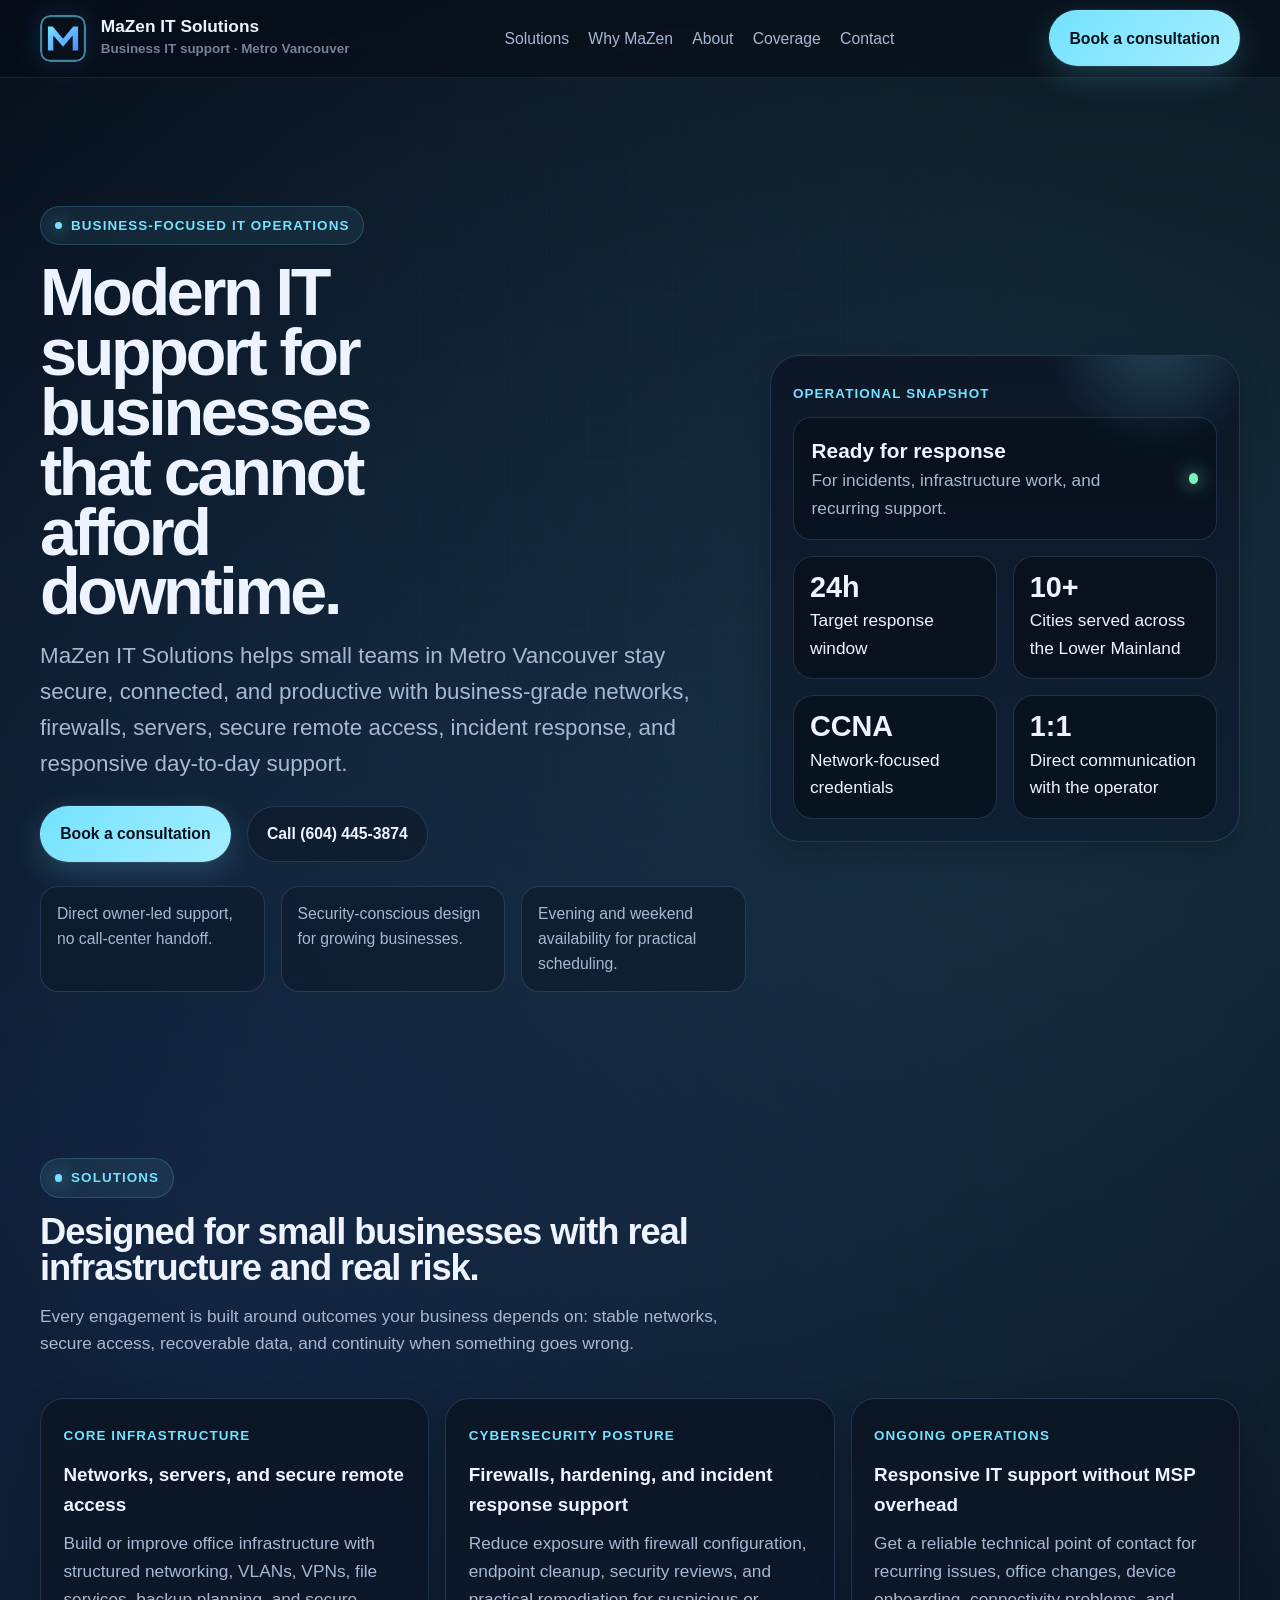
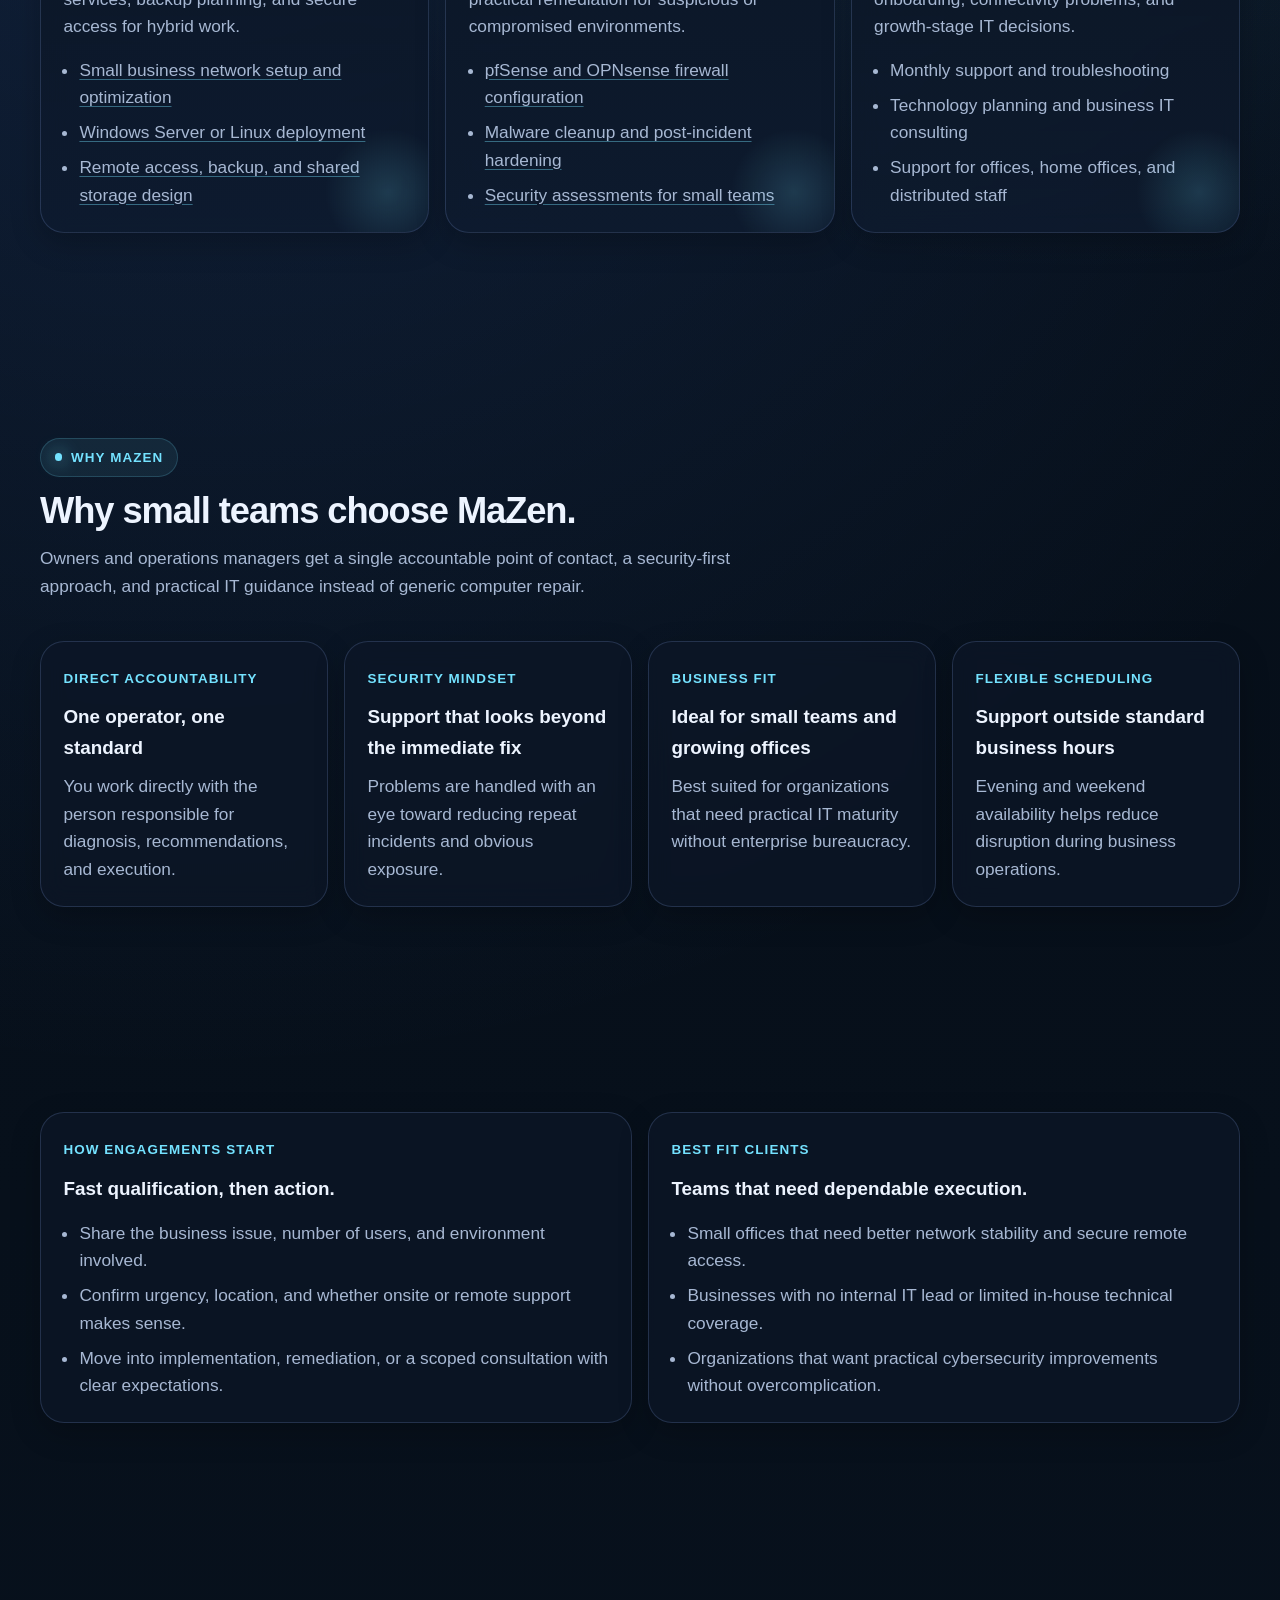
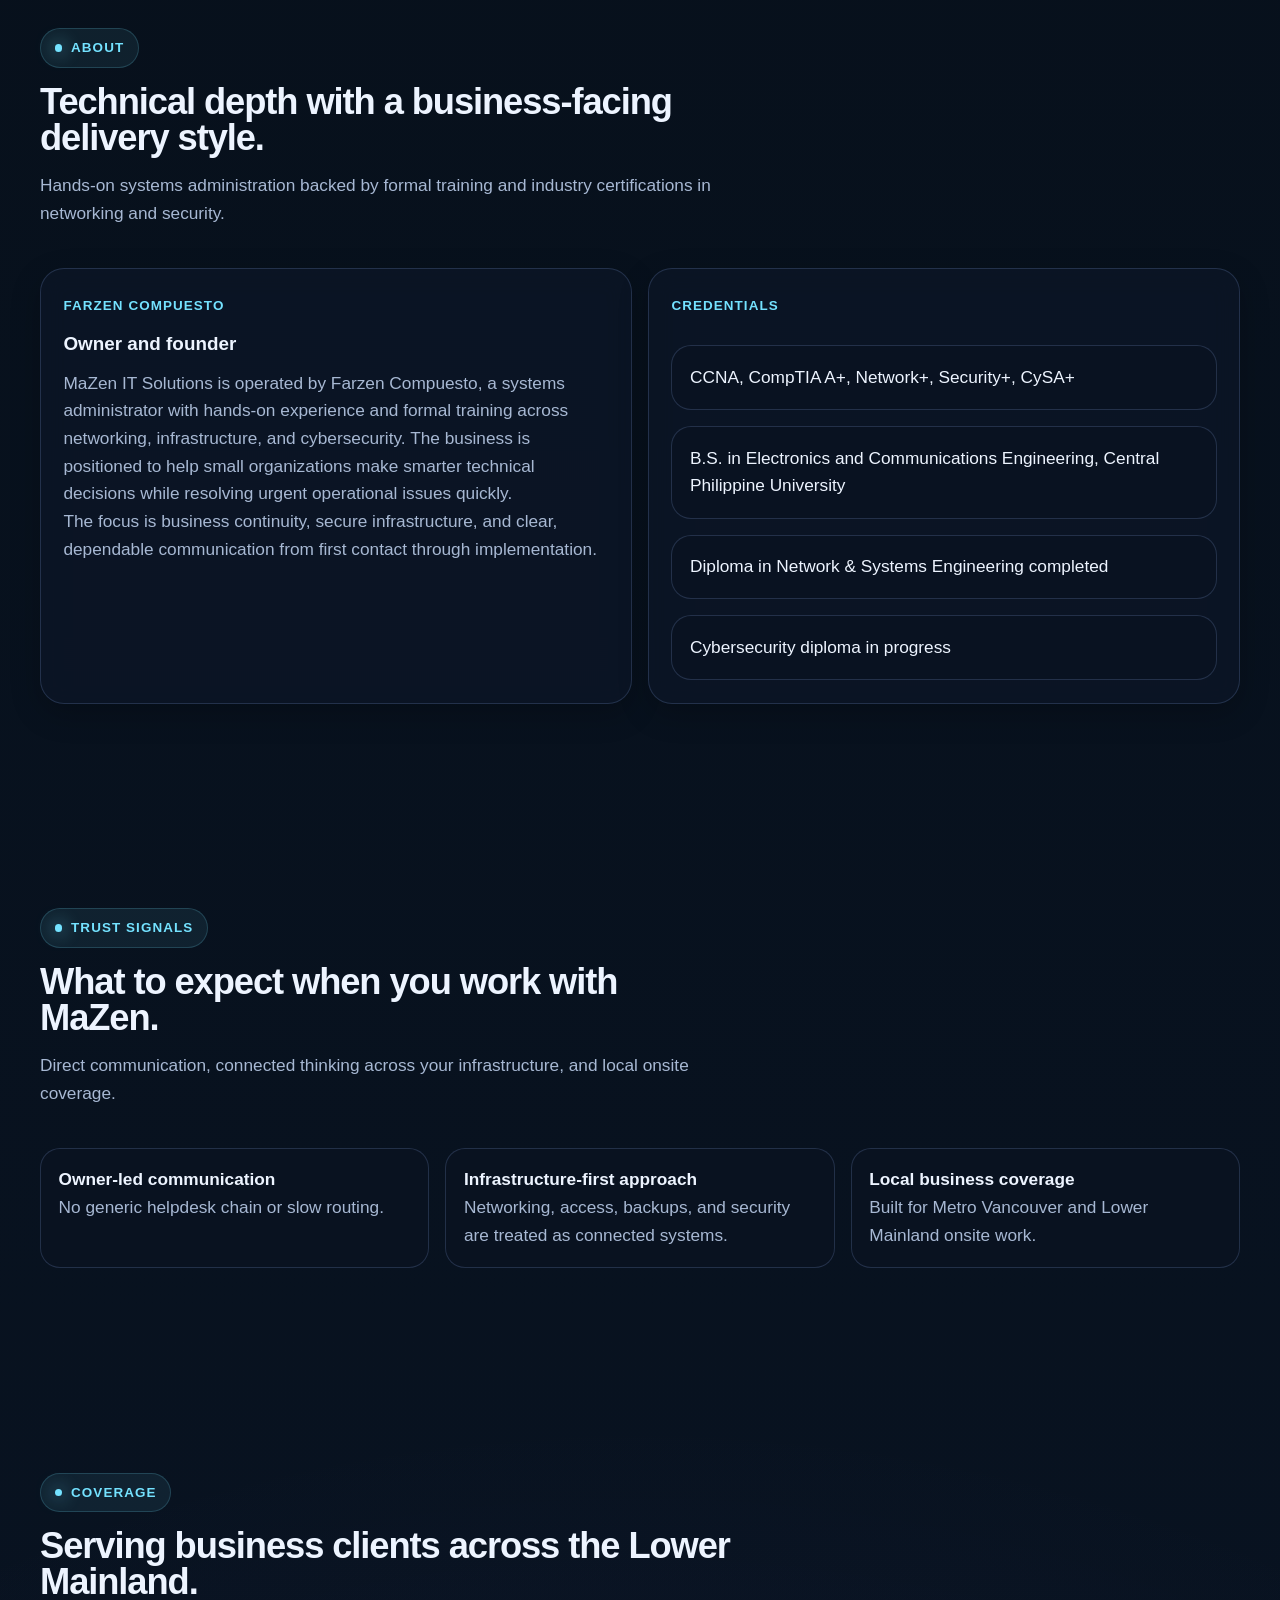
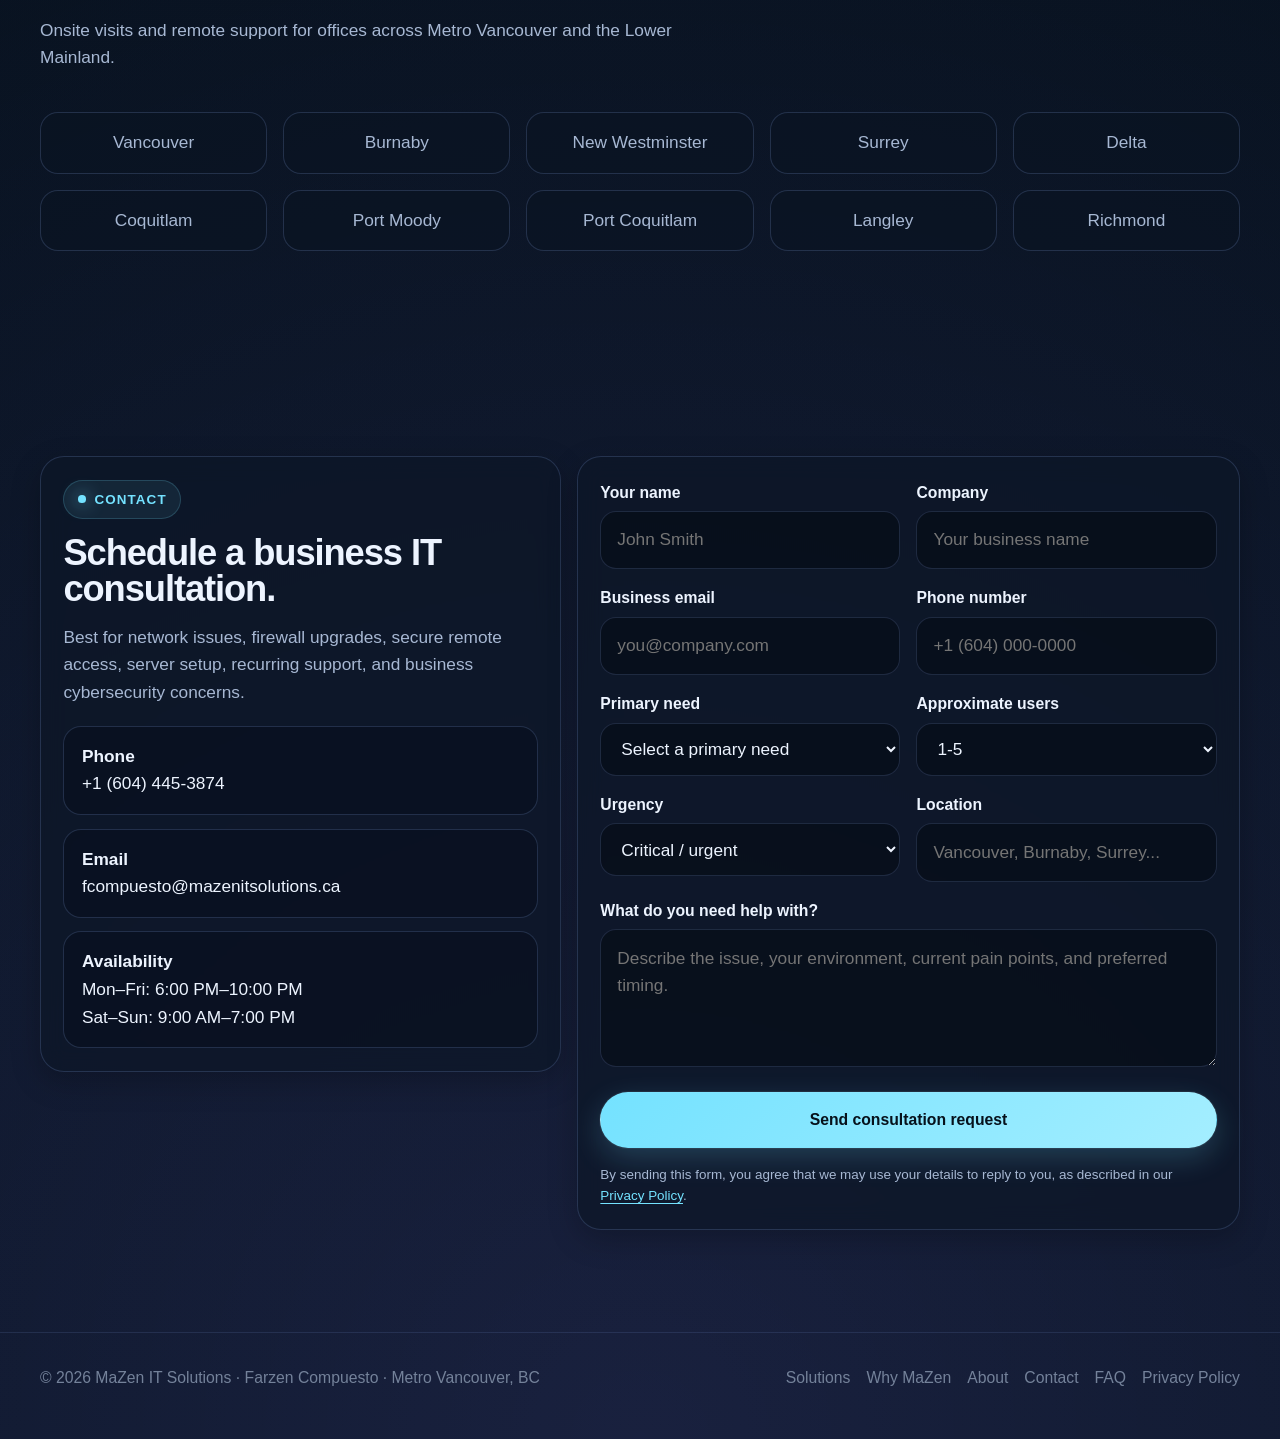
==== commit 6de44327: "Add FAQ page with FAQPage schema; add FAQ to footers and sitemap Co-Authored-By: Claude Sonnet 5.5 <" ====
--- a/index.html
+++ b/index.html
@@ -330,6 +330,7 @@
         <a href="#value">Why MaZen</a>
         <a href="#about">About</a>
         <a href="#contact">Contact</a>
+        <a href="/faq/">FAQ</a>
         <a href="/privacy/">Privacy Policy</a>
       </div>
     </div>
--- a/site.css
+++ b/site.css
@@ -324,3 +324,16 @@
 .service-card li a { color: inherit; text-decoration: underline; text-decoration-color: rgba(116, 226, 255, 0.4); text-underline-offset: 3px; }
 .service-card li a:hover { color: var(--primary); }
 @media (max-width: 820px) { .related-grid { grid-template-columns: 1fr; } }
+
+/* ---- FAQ ---- */
+.faq-list { max-width: 50rem; display: grid; gap: 0.8rem; }
+.faq-item { border: 1px solid var(--border); border-radius: 18px; background: var(--surface); }
+.faq-item[open] { border-color: var(--border-strong); }
+.faq-item summary { cursor: pointer; list-style: none; padding: 1.1rem 3rem 1.1rem 1.3rem; font-weight: 700; color: var(--text); position: relative; }
+.faq-item summary::-webkit-details-marker { display: none; }
+.faq-item summary::after { content: "+"; position: absolute; right: 1.3rem; top: 50%; transform: translateY(-50%); color: var(--primary); font-size: 1.4rem; line-height: 1; }
+.faq-item[open] summary::after { content: "\2212"; }
+.faq-item summary:focus-visible { outline: 2px solid var(--primary); outline-offset: 3px; border-radius: 18px; }
+.faq-answer { padding: 0 1.3rem 1.2rem; }
+.faq-answer p { margin: 0; color: var(--text-muted); }
+.faq-answer a { color: var(--primary); text-decoration: underline; text-underline-offset: 3px; }
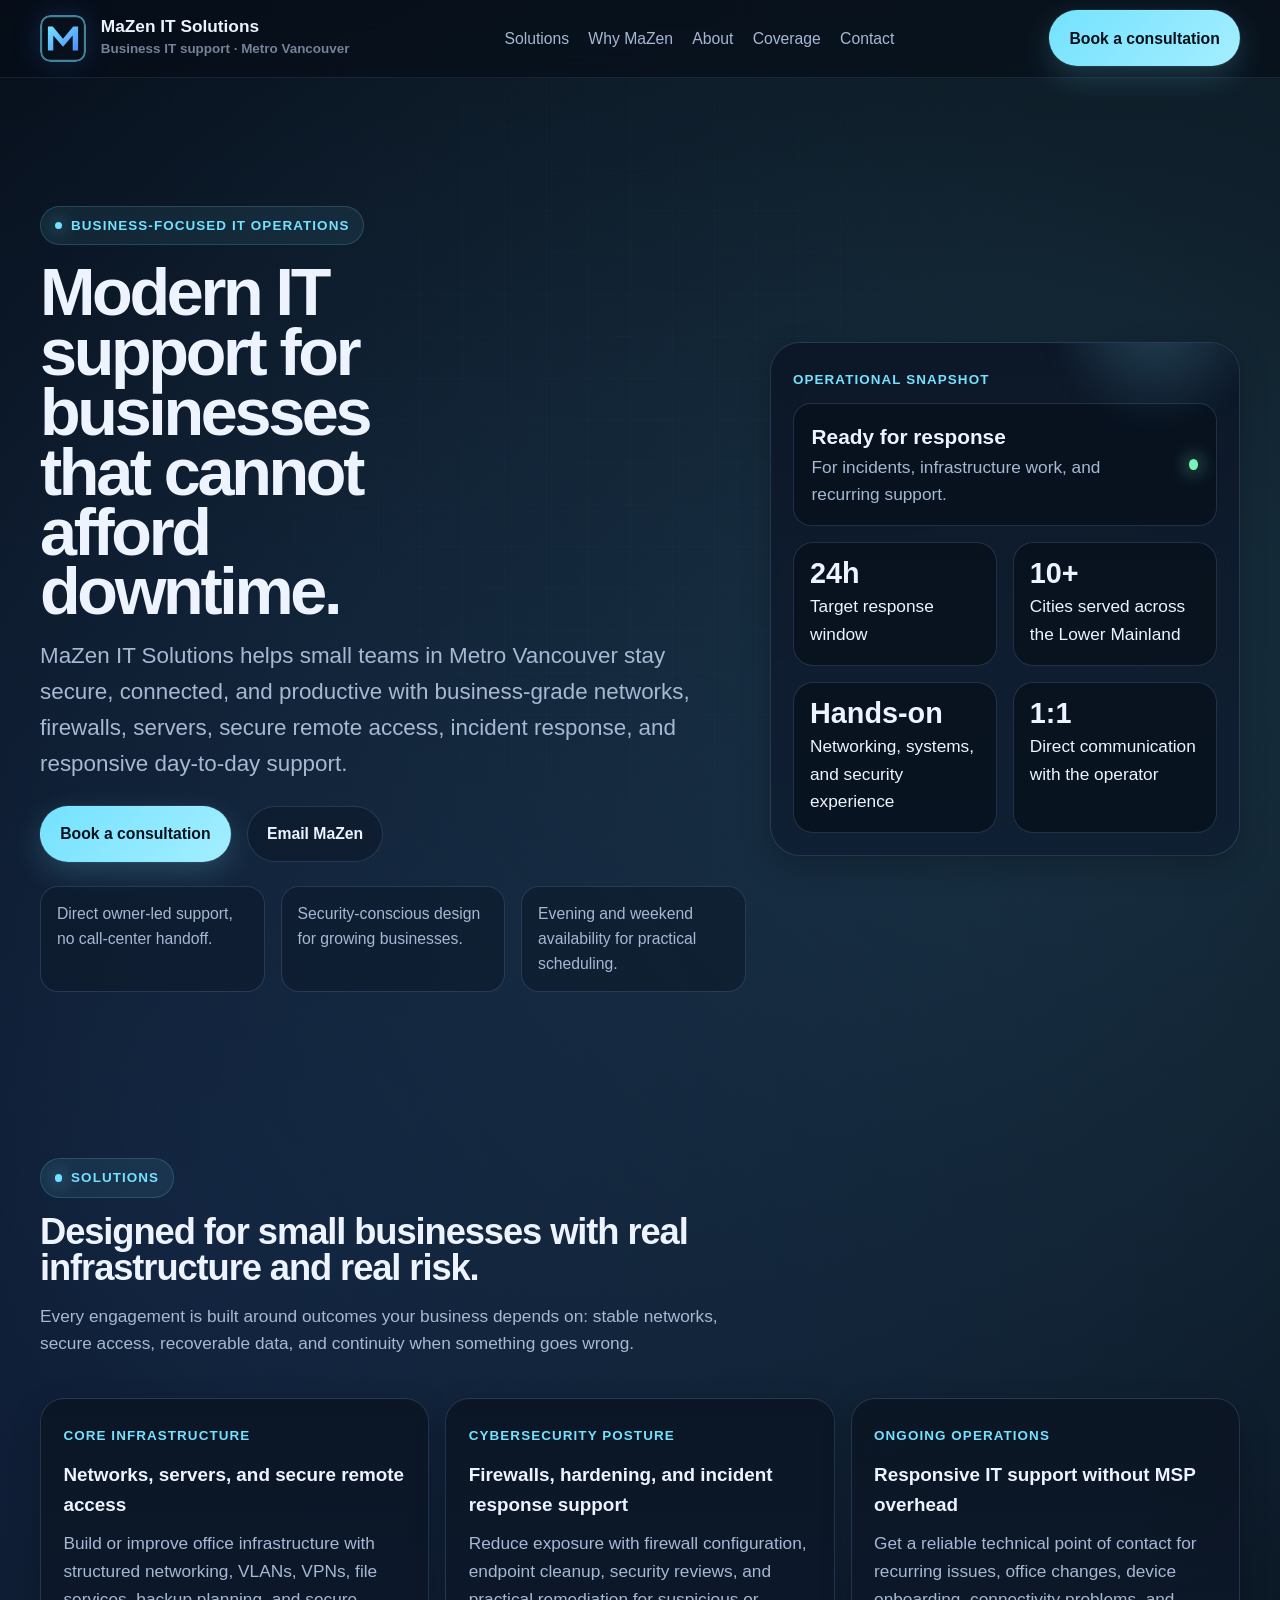
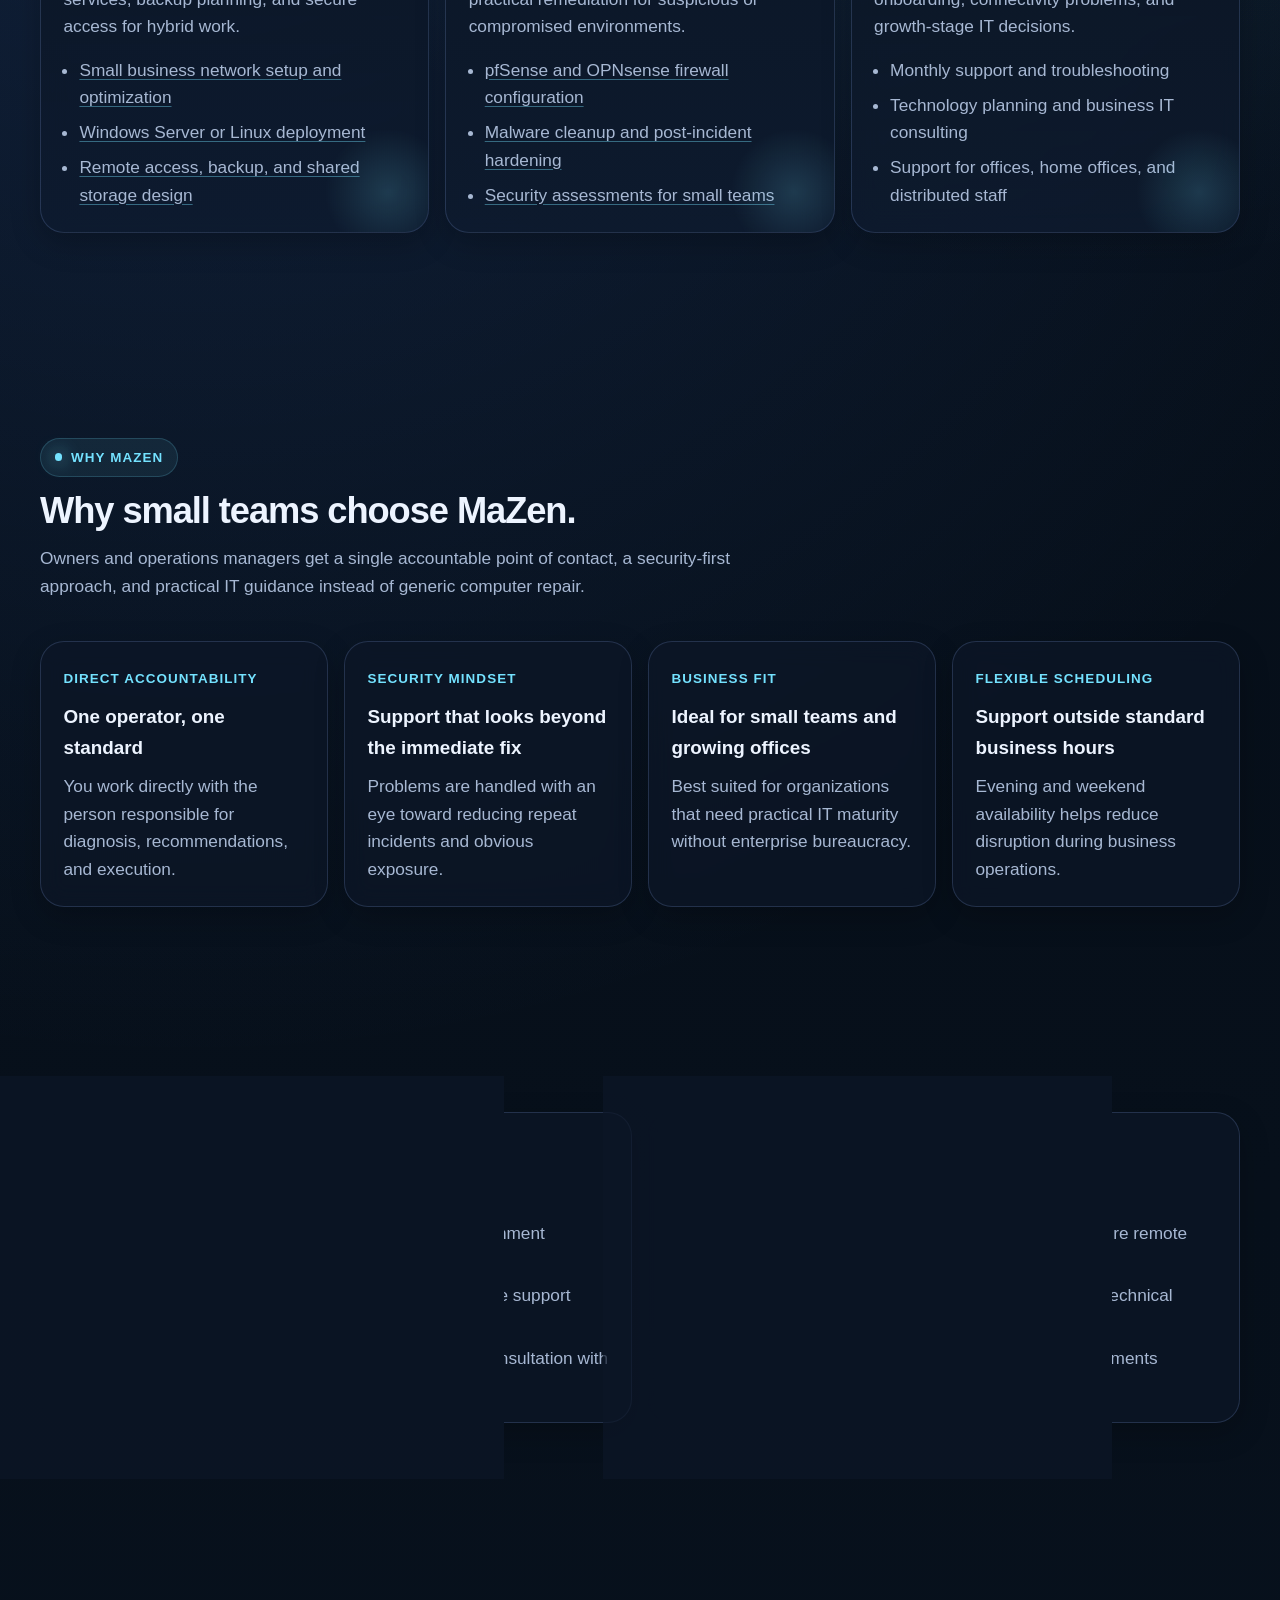
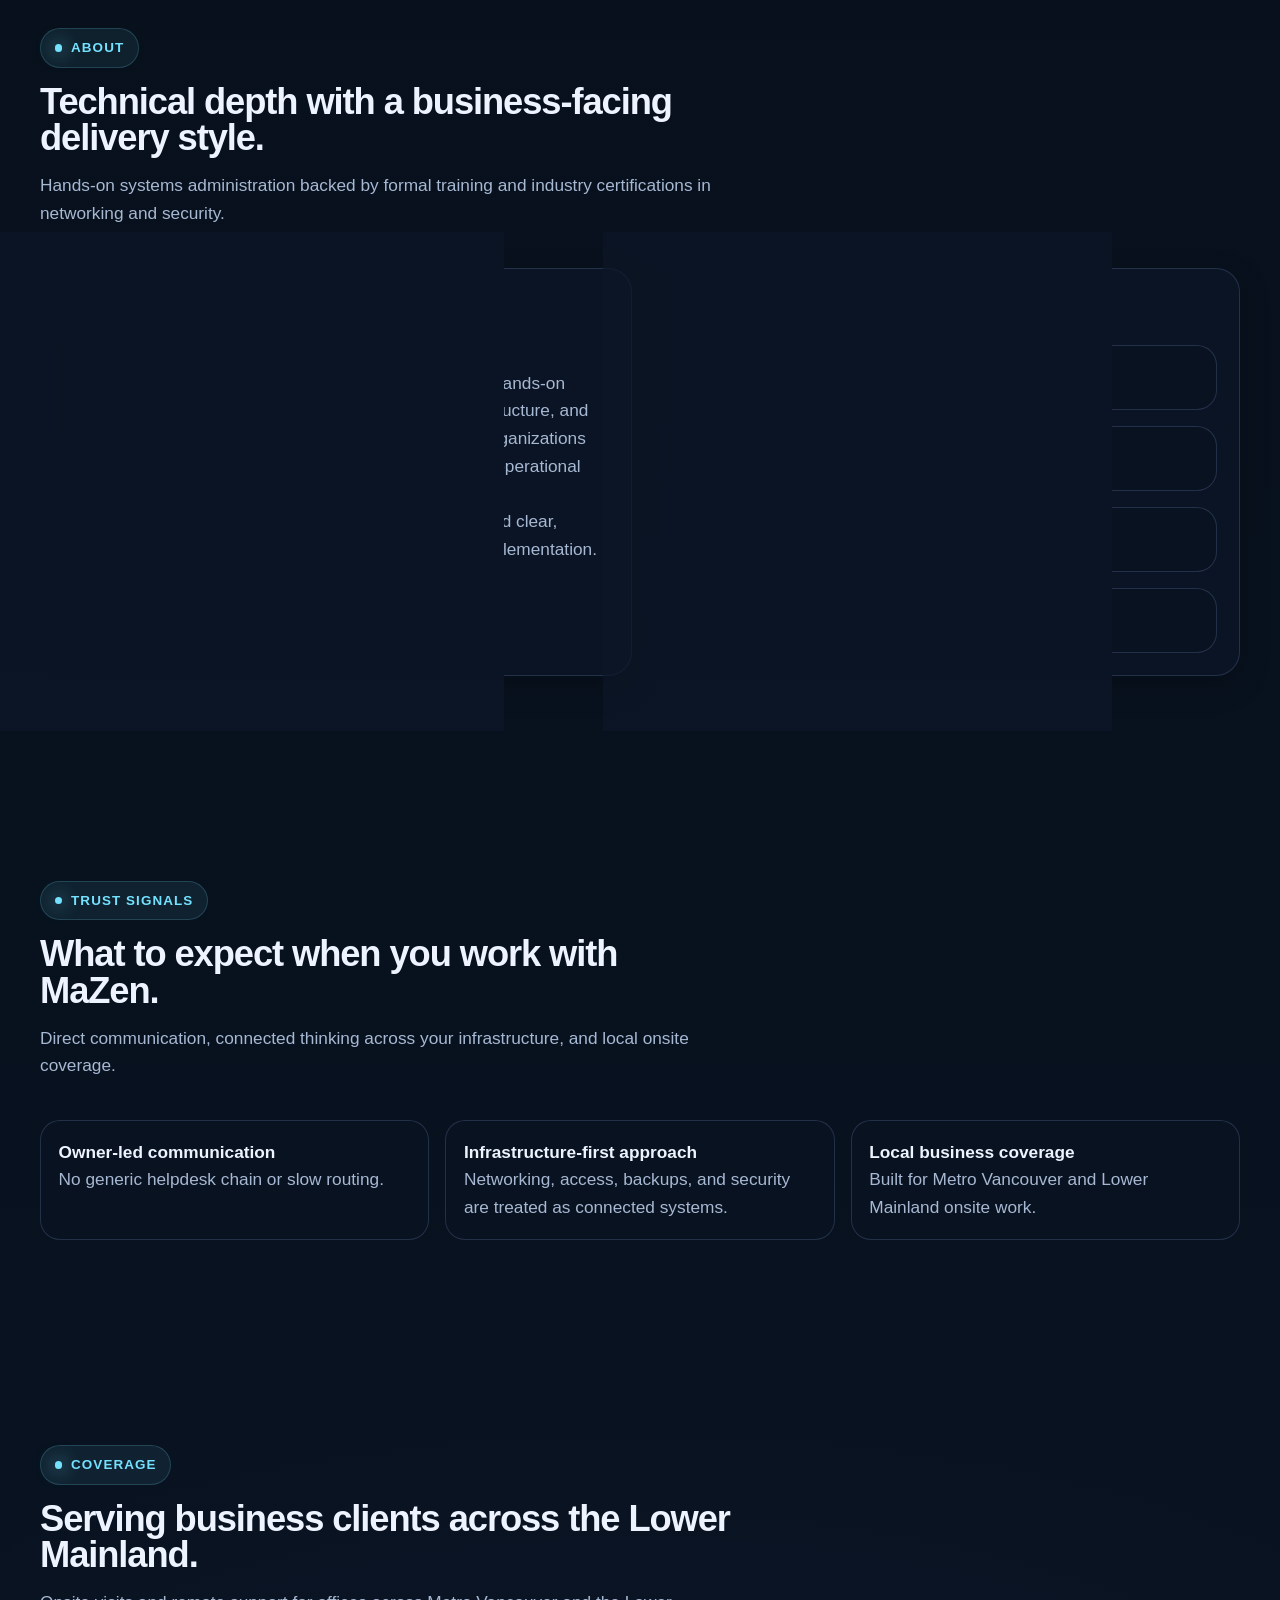
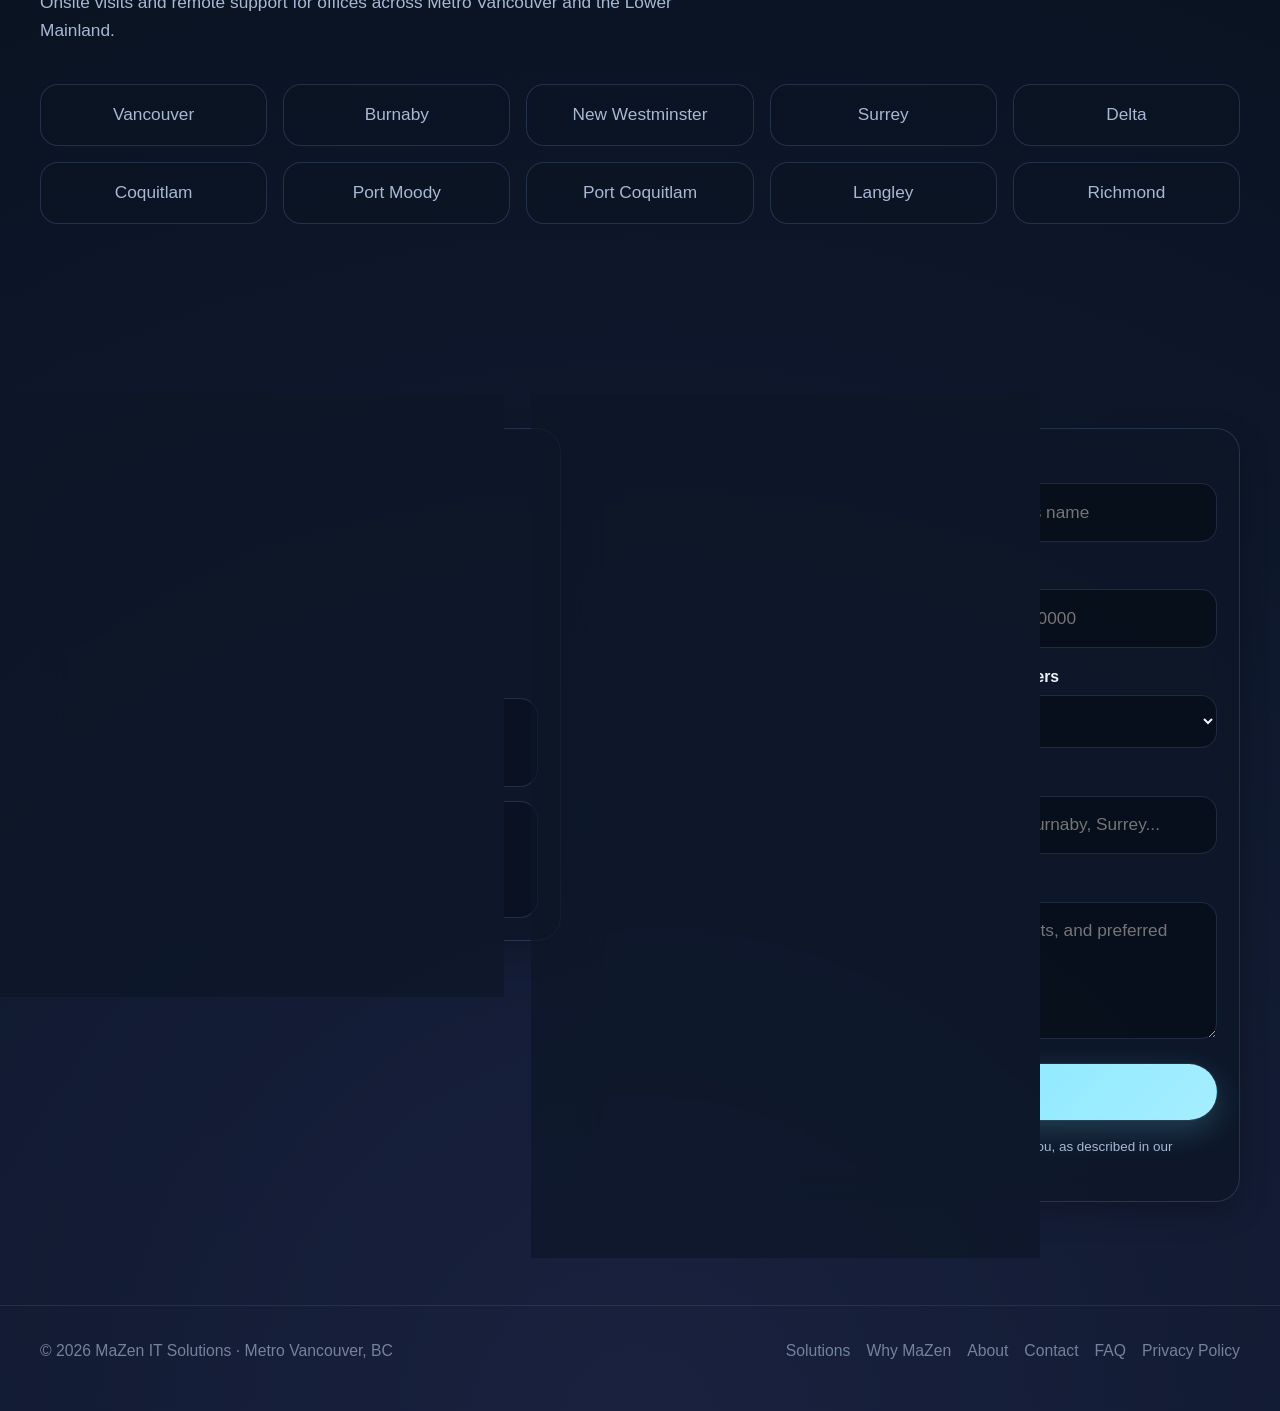
==== commit 296944a3: "Remove personal name, phone and detailed credentials; use info@mazenitsolutions.ca Co-Authored-By: C" ====
--- a/index.html
+++ b/index.html
@@ -61,7 +61,7 @@
           <p>MaZen IT Solutions helps small teams in Metro Vancouver stay secure, connected, and productive with business-grade networks, firewalls, servers, secure remote access, incident response, and responsive day-to-day support.</p>
           <div class="hero-actions">
             <a class="btn btn-primary" href="#contact">Book a consultation</a>
-            <a class="btn btn-secondary" href="tel:+16044453874">Call (604) 445-3874</a>
+            <a class="btn btn-secondary" href="mailto:info@mazenitsolutions.ca">Email MaZen</a>
           </div>
           <div class="micro-proof">
             <div class="chip">Direct owner-led support, no call-center handoff.</div>
@@ -75,14 +75,14 @@
           <div class="status-card">
             <div>
               <strong>Ready for response</strong>
-              <span style="color:var(--text-muted);">For incidents, infrastructure work, and recurring support.</span>
+              <span class="u-muted">For incidents, infrastructure work, and recurring support.</span>
             </div>
             <span class="signal" aria-hidden="true"></span>
           </div>
           <div class="kpi-grid">
             <div class="kpi"><strong>24h</strong><span>Target response window</span></div>
             <div class="kpi"><strong>10+</strong><span>Cities served across the Lower Mainland</span></div>
-            <div class="kpi"><strong>CCNA</strong><span>Network-focused credentials</span></div>
+            <div class="kpi"><strong>Hands-on</strong><span>Networking, systems, and security experience</span></div>
             <div class="kpi"><strong>1:1</strong><span>Direct communication with the operator</span></div>
           </div>
         </aside>
@@ -179,18 +179,18 @@
         </div>
         <div class="split">
           <article class="card">
-            <span class="kicker">Farzen Compuesto</span>
-            <h3>Owner and founder</h3>
-            <p>MaZen IT Solutions is operated by Farzen Compuesto, a systems administrator with hands-on experience and formal training across networking, infrastructure, and cybersecurity. The business is positioned to help small organizations make smarter technical decisions while resolving urgent operational issues quickly.</p>
+            <span class="kicker">About MaZen</span>
+            <h3>Owner-operated</h3>
+            <p>MaZen IT Solutions is an owner-operated business with hands-on experience and formal training across networking, infrastructure, and cybersecurity. The business is positioned to help small organizations make smarter technical decisions while resolving urgent operational issues quickly.</p>
             <p>The focus is business continuity, secure infrastructure, and clear, dependable communication from first contact through implementation.</p>
           </article>
           <aside class="card">
-            <span class="kicker">Credentials</span>
-            <div class="proof-strip" style="margin-top:1rem; grid-template-columns: 1fr;">
-              <div class="proof-card">CCNA, CompTIA A+, Network+, Security+, CySA+</div>
-              <div class="proof-card">B.S. in Electronics and Communications Engineering, Central Philippine University</div>
-              <div class="proof-card">Diploma in Network & Systems Engineering completed</div>
-              <div class="proof-card">Cybersecurity diploma in progress</div>
+            <span class="kicker">Background</span>
+            <div class="proof-strip u-mt-1-onecol">
+              <div class="proof-card">Hands-on systems administration experience</div>
+              <div class="proof-card">Industry certifications in networking and security</div>
+              <div class="proof-card">Formal training in networking and systems</div>
+              <div class="proof-card">Ongoing cybersecurity education</div>
             </div>
           </aside>
         </div>
@@ -205,9 +205,9 @@
           <p>Direct communication, connected thinking across your infrastructure, and local onsite coverage.</p>
         </div>
         <div class="proof-strip">
-          <article class="proof-card"><strong>Owner-led communication</strong><br><span style="color:var(--text-muted);">No generic helpdesk chain or slow routing.</span></article>
-          <article class="proof-card"><strong>Infrastructure-first approach</strong><br><span style="color:var(--text-muted);">Networking, access, backups, and security are treated as connected systems.</span></article>
-          <article class="proof-card"><strong>Local business coverage</strong><br><span style="color:var(--text-muted);">Built for Metro Vancouver and Lower Mainland onsite work.</span></article>
+          <article class="proof-card"><strong>Owner-led communication</strong><br><span class="u-muted">No generic helpdesk chain or slow routing.</span></article>
+          <article class="proof-card"><strong>Infrastructure-first approach</strong><br><span class="u-muted">Networking, access, backups, and security are treated as connected systems.</span></article>
+          <article class="proof-card"><strong>Local business coverage</strong><br><span class="u-muted">Built for Metro Vancouver and Lower Mainland onsite work.</span></article>
         </div>
       </div>
     </section>
@@ -238,18 +238,17 @@
       <div class="container lead-panel">
         <aside class="card">
           <span class="eyebrow">Contact</span>
-          <h2 style="font-family:var(--font-display);font-size:var(--text-xl);line-height:1;letter-spacing:-0.03em;margin:1rem 0;">Schedule a business IT consultation.</h2>
-          <p style="margin:0 0 1.2rem;color:var(--text-muted);">Best for network issues, firewall upgrades, secure remote access, server setup, recurring support, and business cybersecurity concerns.</p>
+          <h2 class="u-cta-title">Schedule a business IT consultation.</h2>
+          <p class="u-muted-mb-12">Best for network issues, firewall upgrades, secure remote access, server setup, recurring support, and business cybersecurity concerns.</p>
           <div class="contact-stack">
-            <div class="contact-item"><strong>Phone</strong><br><a href="tel:+16044453874">+1 (604) 445-3874</a></div>
-            <div class="contact-item"><strong>Email</strong><br><a href="mailto:fcompuesto@mazenitsolutions.ca">fcompuesto@mazenitsolutions.ca</a></div>
+            <div class="contact-item"><strong>Email</strong><br><a href="mailto:info@mazenitsolutions.ca">info@mazenitsolutions.ca</a></div>
             <div class="contact-item"><strong>Availability</strong><br>Mon–Fri: 6:00 PM–10:00 PM<br>Sat–Sun: 9:00 AM–7:00 PM</div>
           </div>
         </aside>
 
         <div class="card">
           <form action="https://formspree.io/f/xaqzkgqe" method="POST">
-            <input type="text" name="_gotcha" tabindex="-1" autocomplete="off" aria-hidden="true" style="display:none">
+            <input class="hp-field" type="text" name="_gotcha" tabindex="-1" autocomplete="off" aria-hidden="true">
             <div class="form-grid">
               <div>
                 <label for="name">Your name</label>
@@ -324,7 +323,7 @@
 
   <footer class="footer">
     <div class="container footer-wrap">
-      <div>© 2026 MaZen IT Solutions · Farzen Compuesto · Metro Vancouver, BC</div>
+      <div>© 2026 MaZen IT Solutions · Metro Vancouver, BC</div>
       <div class="footer-links">
         <a href="#services">Solutions</a>
         <a href="#value">Why MaZen</a>
@@ -344,9 +343,7 @@
     "url": "https://www.mazenitsolutions.ca/",
     "image": "https://www.mazenitsolutions.ca/og-image.png",
     "logo": "https://www.mazenitsolutions.ca/icon-512.png",
-    "telephone": "+1-604-445-3874",
-    "email": "fcompuesto@mazenitsolutions.ca",
-    "founder": {"@type": "Person", "name": "Farzen Compuesto"},
+    "email": "info@mazenitsolutions.ca",
     "description": "Business-focused IT support and cybersecurity for small teams in Metro Vancouver.",
     "address": {"@type": "PostalAddress", "addressRegion": "BC", "addressCountry": "CA"},
     "areaServed": ["Vancouver", "Burnaby", "New Westminster", "Surrey", "Delta", "Coquitlam", "Port Moody", "Port Coquitlam", "Langley", "Richmond"],
--- a/site.css
+++ b/site.css
@@ -337,3 +337,20 @@
 .faq-answer { padding: 0 1.3rem 1.2rem; }
 .faq-answer p { margin: 0; color: var(--text-muted); }
 .faq-answer a { color: var(--primary); text-decoration: underline; text-underline-offset: 3px; }
+
+/* ---- Utilities (replace former inline styles so the CSP can drop 'unsafe-inline') ---- */
+.u-pt-2 { padding-top: 2rem !important; }
+.u-py-1 { padding-top: 1rem !important; padding-bottom: 1rem !important; }
+.u-pt-2-pb-1 { padding-top: 2rem !important; padding-bottom: 1rem !important; }
+.u-pb-1 { padding-bottom: 1rem !important; }
+.u-py-15 { padding-top: 1.5rem !important; padding-bottom: 1.5rem !important; }
+.u-mt-1 { margin-top: 1rem !important; }
+.u-mt-16 { margin-top: 1.6rem !important; }
+.u-mb-15 { margin-bottom: 1.5rem !important; }
+.u-muted { color: var(--text-muted) !important; }
+.u-muted-flush { margin: 0 !important; color: var(--text-muted) !important; }
+.u-muted-mb-12 { margin: 0 0 1.2rem !important; color: var(--text-muted) !important; }
+.u-text-lg { font-size: var(--text-lg) !important; }
+.u-mt-1-onecol { margin-top: 1rem !important; grid-template-columns: 1fr !important; }
+.u-cta-title { font-family: var(--font-display) !important; font-size: var(--text-xl) !important; line-height: 1 !important; letter-spacing: -0.03em !important; margin: 1rem 0 !important; }
+.hp-field { display: none !important; }
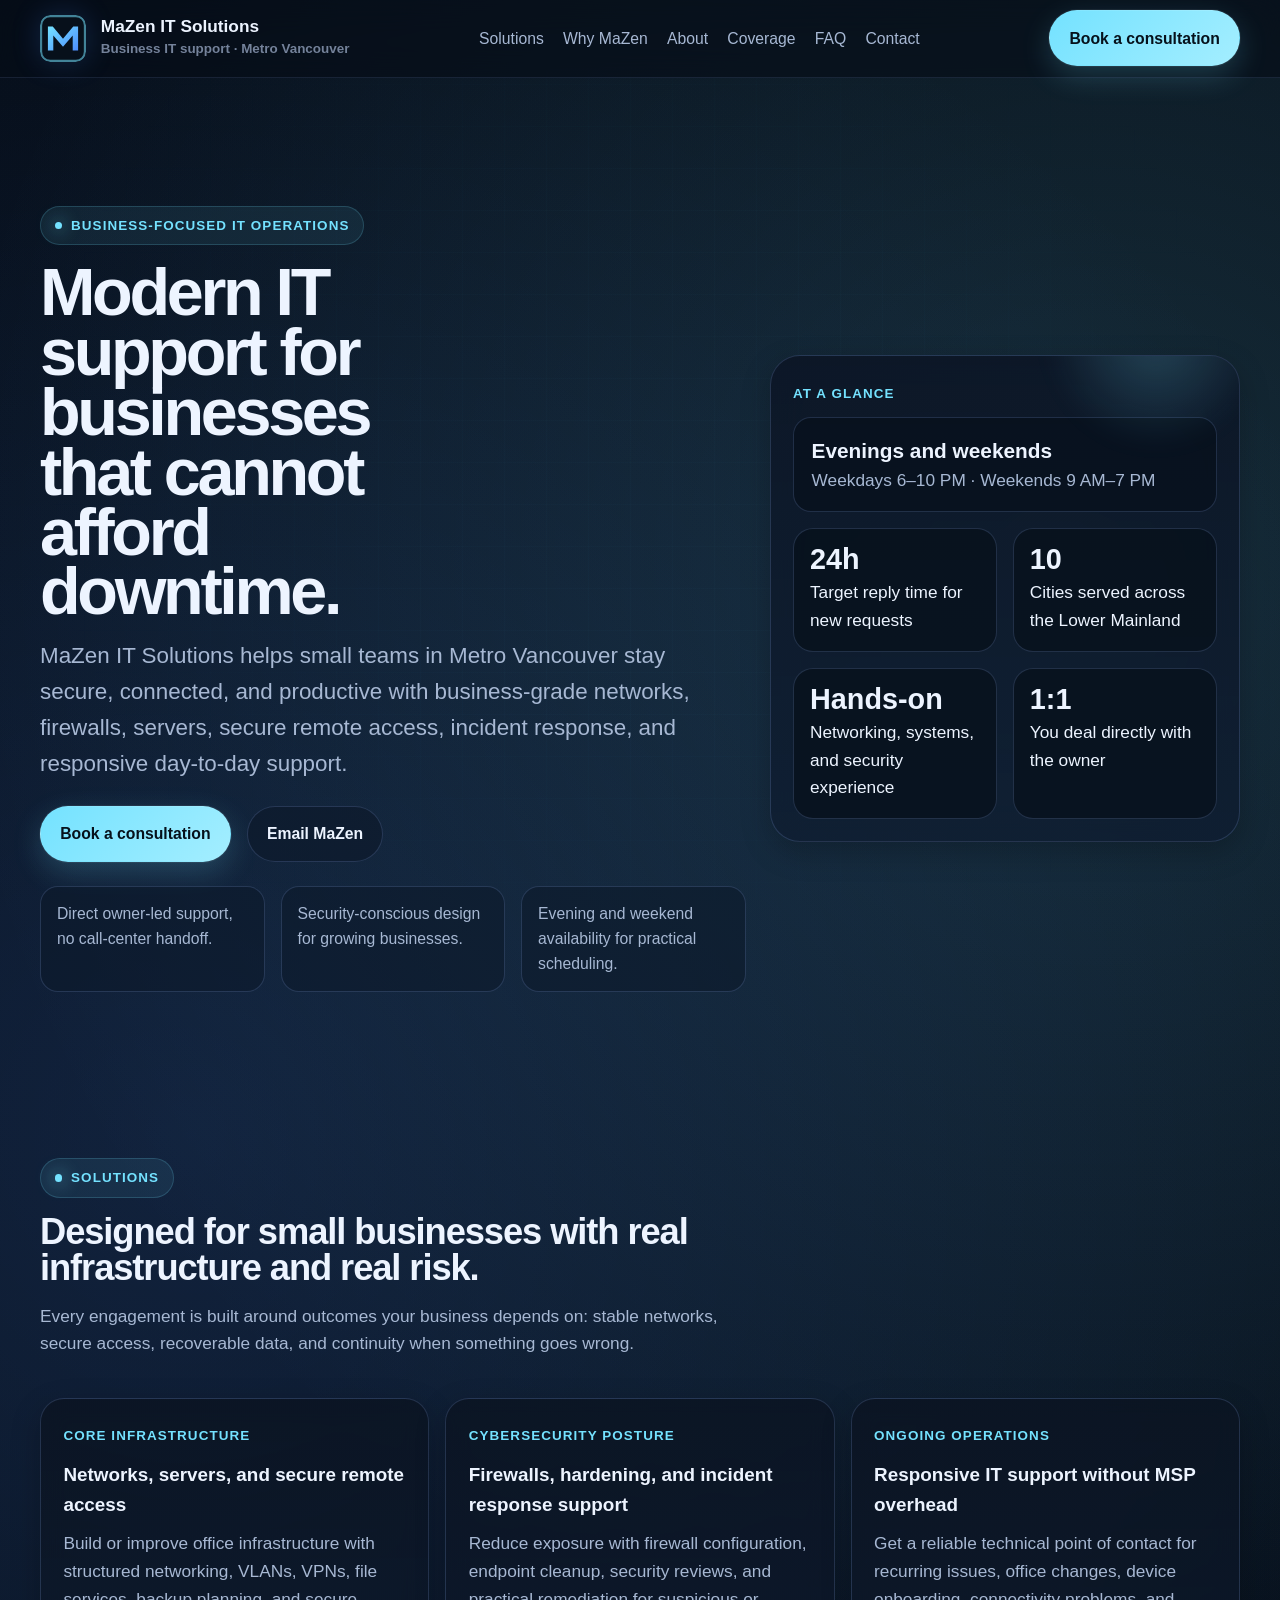
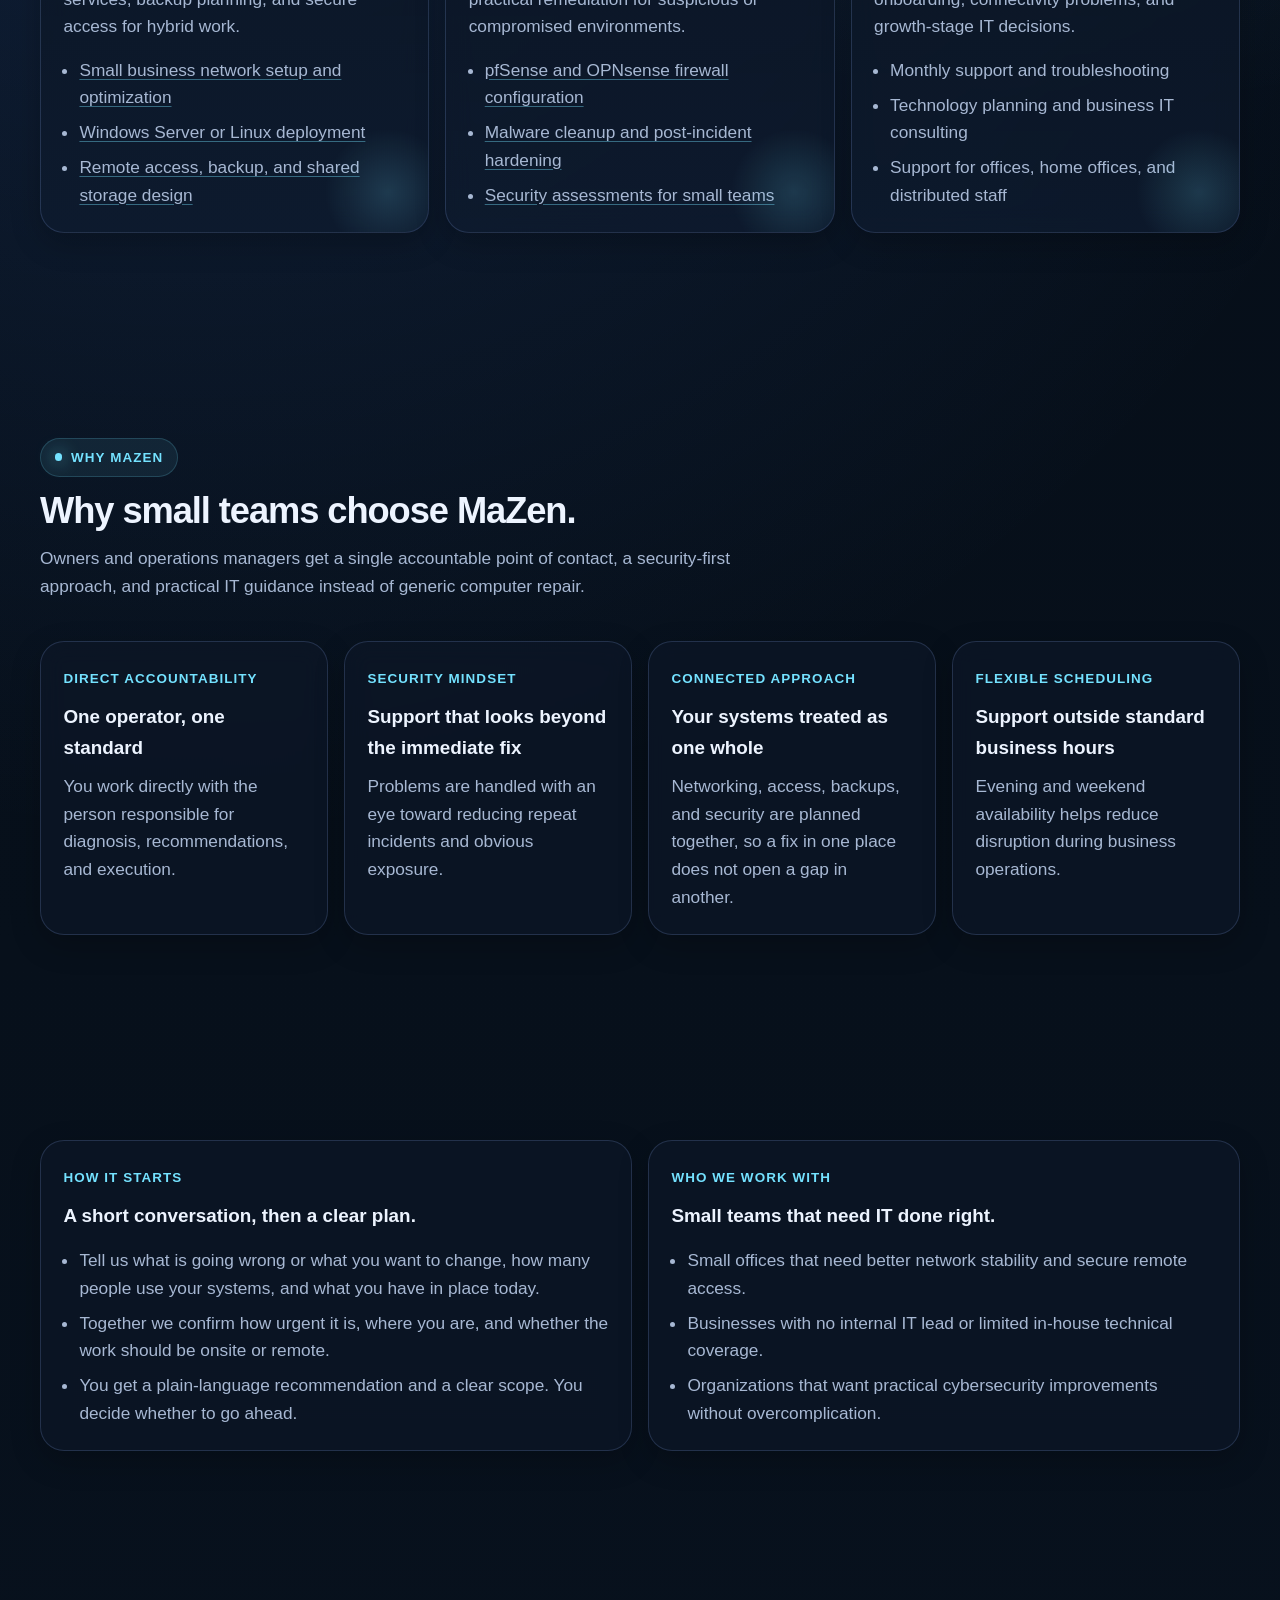
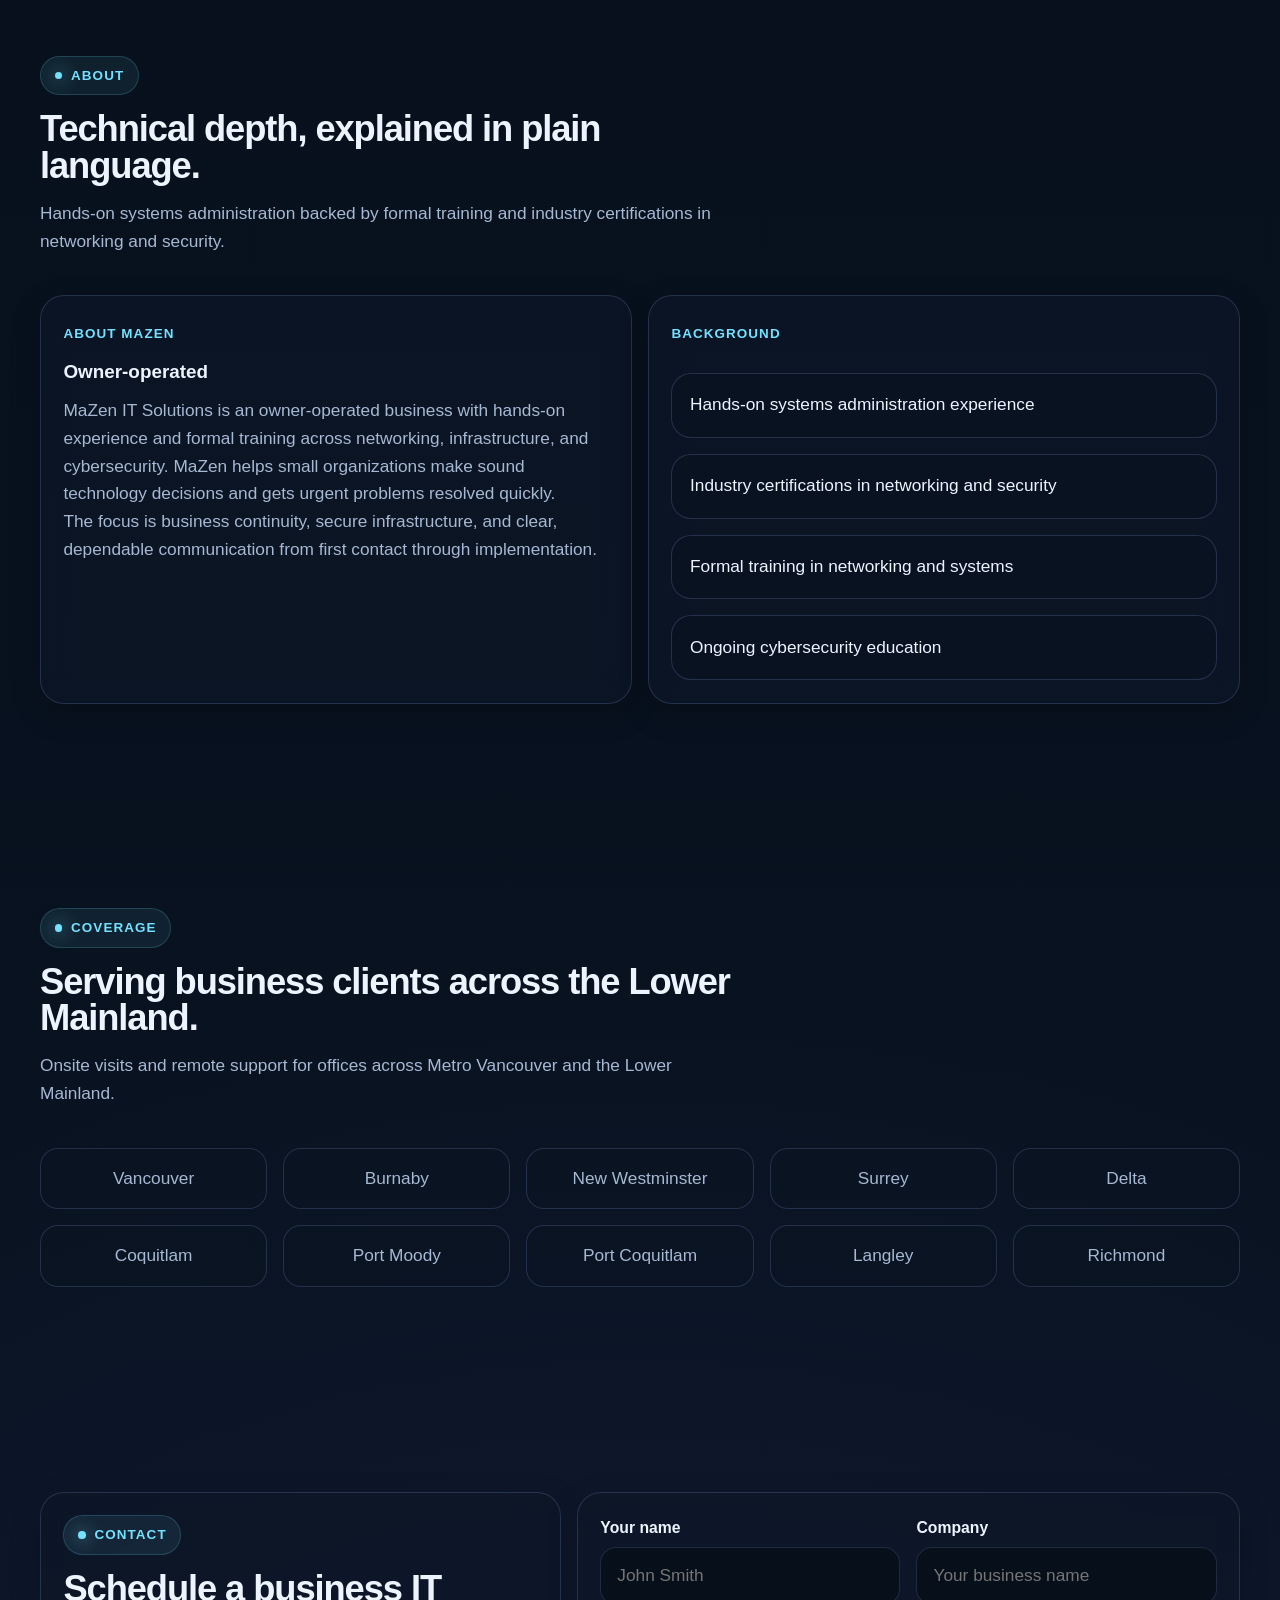
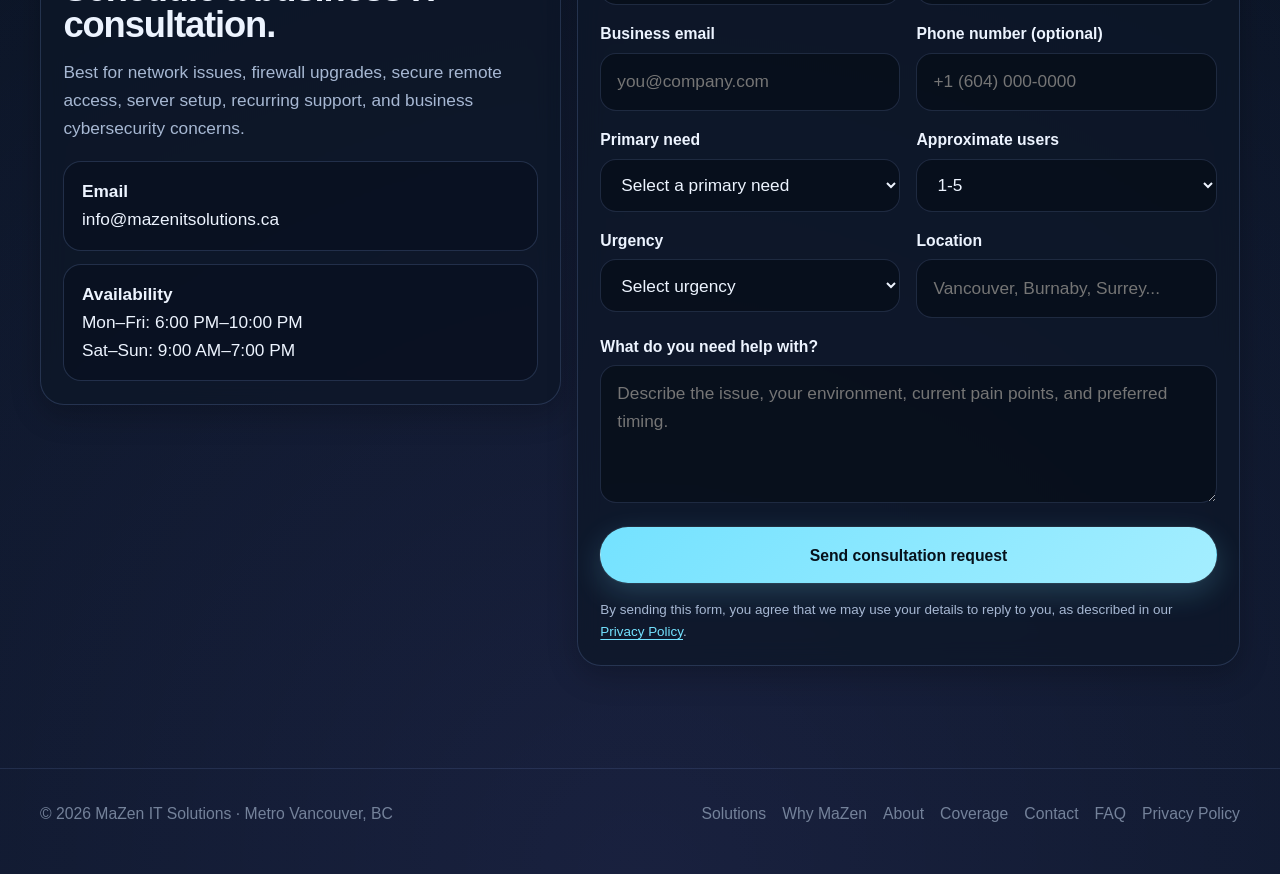
==== commit 4e15fa7f: "Rewrite homepage copy for clients, fix overstated claims, simplify form - Replace internal-sounding " ====
--- a/index.html
+++ b/index.html
@@ -40,6 +40,7 @@
         <a href="#value">Why MaZen</a>
         <a href="#about">About</a>
         <a href="#areas">Coverage</a>
+        <a href="/faq/">FAQ</a>
         <a href="#contact">Contact</a>
       </nav>
 
@@ -70,20 +71,19 @@
           </div>
         </div>
 
-        <aside class="hero-side panel" aria-label="Business summary panel">
-          <span class="kicker">Operational snapshot</span>
+        <aside class="hero-side panel" aria-label="At a glance">
+          <span class="kicker">At a glance</span>
           <div class="status-card">
             <div>
-              <strong>Ready for response</strong>
-              <span class="u-muted">For incidents, infrastructure work, and recurring support.</span>
-            </div>
-            <span class="signal" aria-hidden="true"></span>
+              <strong>Evenings and weekends</strong>
+              <span class="u-muted">Weekdays 6–10 PM · Weekends 9 AM–7 PM</span>
+            </div>
           </div>
           <div class="kpi-grid">
-            <div class="kpi"><strong>24h</strong><span>Target response window</span></div>
-            <div class="kpi"><strong>10+</strong><span>Cities served across the Lower Mainland</span></div>
+            <div class="kpi"><strong>24h</strong><span>Target reply time for new requests</span></div>
+            <div class="kpi"><strong>10</strong><span>Cities served across the Lower Mainland</span></div>
             <div class="kpi"><strong>Hands-on</strong><span>Networking, systems, and security experience</span></div>
-            <div class="kpi"><strong>1:1</strong><span>Direct communication with the operator</span></div>
+            <div class="kpi"><strong>1:1</strong><span>You deal directly with the owner</span></div>
           </div>
         </aside>
       </div>
@@ -141,7 +141,7 @@
         <div class="value-grid">
           <article class="card"><span class="kicker">Direct accountability</span><h3>One operator, one standard</h3><p>You work directly with the person responsible for diagnosis, recommendations, and execution.</p></article>
           <article class="card"><span class="kicker">Security mindset</span><h3>Support that looks beyond the immediate fix</h3><p>Problems are handled with an eye toward reducing repeat incidents and obvious exposure.</p></article>
-          <article class="card"><span class="kicker">Business fit</span><h3>Ideal for small teams and growing offices</h3><p>Best suited for organizations that need practical IT maturity without enterprise bureaucracy.</p></article>
+          <article class="card"><span class="kicker">Connected approach</span><h3>Your systems treated as one whole</h3><p>Networking, access, backups, and security are planned together, so a fix in one place does not open a gap in another.</p></article>
           <article class="card"><span class="kicker">Flexible scheduling</span><h3>Support outside standard business hours</h3><p>Evening and weekend availability helps reduce disruption during business operations.</p></article>
         </div>
       </div>
@@ -150,17 +150,17 @@
     <section class="section">
       <div class="container split">
         <article class="card">
-          <span class="kicker">How engagements start</span>
-          <h3>Fast qualification, then action.</h3>
+          <span class="kicker">How it starts</span>
+          <h3>A short conversation, then a clear plan.</h3>
           <ul class="list">
-            <li>Share the business issue, number of users, and environment involved.</li>
-            <li>Confirm urgency, location, and whether onsite or remote support makes sense.</li>
-            <li>Move into implementation, remediation, or a scoped consultation with clear expectations.</li>
+            <li>Tell us what is going wrong or what you want to change, how many people use your systems, and what you have in place today.</li>
+            <li>Together we confirm how urgent it is, where you are, and whether the work should be onsite or remote.</li>
+            <li>You get a plain-language recommendation and a clear scope. You decide whether to go ahead.</li>
           </ul>
         </article>
         <article class="card">
-          <span class="kicker">Best fit clients</span>
-          <h3>Teams that need dependable execution.</h3>
+          <span class="kicker">Who we work with</span>
+          <h3>Small teams that need IT done right.</h3>
           <ul class="list">
             <li>Small offices that need better network stability and secure remote access.</li>
             <li>Businesses with no internal IT lead or limited in-house technical coverage.</li>
@@ -174,14 +174,14 @@
       <div class="container">
         <div class="section-head">
           <span class="eyebrow">About</span>
-          <h2>Technical depth with a business-facing delivery style.</h2>
+          <h2>Technical depth, explained in plain language.</h2>
           <p>Hands-on systems administration backed by formal training and industry certifications in networking and security.</p>
         </div>
         <div class="split">
           <article class="card">
             <span class="kicker">About MaZen</span>
             <h3>Owner-operated</h3>
-            <p>MaZen IT Solutions is an owner-operated business with hands-on experience and formal training across networking, infrastructure, and cybersecurity. The business is positioned to help small organizations make smarter technical decisions while resolving urgent operational issues quickly.</p>
+            <p>MaZen IT Solutions is an owner-operated business with hands-on experience and formal training across networking, infrastructure, and cybersecurity. MaZen helps small organizations make sound technology decisions and gets urgent problems resolved quickly.</p>
             <p>The focus is business continuity, secure infrastructure, and clear, dependable communication from first contact through implementation.</p>
           </article>
           <aside class="card">
@@ -193,21 +193,6 @@
               <div class="proof-card">Ongoing cybersecurity education</div>
             </div>
           </aside>
-        </div>
-      </div>
-    </section>
-
-    <section class="section">
-      <div class="container">
-        <div class="section-head">
-          <span class="eyebrow">Trust signals</span>
-          <h2>What to expect when you work with MaZen.</h2>
-          <p>Direct communication, connected thinking across your infrastructure, and local onsite coverage.</p>
-        </div>
-        <div class="proof-strip">
-          <article class="proof-card"><strong>Owner-led communication</strong><br><span class="u-muted">No generic helpdesk chain or slow routing.</span></article>
-          <article class="proof-card"><strong>Infrastructure-first approach</strong><br><span class="u-muted">Networking, access, backups, and security are treated as connected systems.</span></article>
-          <article class="proof-card"><strong>Local business coverage</strong><br><span class="u-muted">Built for Metro Vancouver and Lower Mainland onsite work.</span></article>
         </div>
       </div>
     </section>
@@ -249,6 +234,7 @@
         <div class="card">
           <form action="https://formspree.io/f/xaqzkgqe" method="POST">
             <input class="hp-field" type="text" name="_gotcha" tabindex="-1" autocomplete="off" aria-hidden="true">
+            <input type="hidden" name="_subject" value="New consultation request from mazenitsolutions.ca">
             <div class="form-grid">
               <div>
                 <label for="name">Your name</label>
@@ -265,8 +251,8 @@
                 <input id="email" name="email" type="email" autocomplete="email" placeholder="you@company.com" required>
               </div>
               <div>
-                <label for="phone">Phone number</label>
-                <input id="phone" name="phone" type="tel" autocomplete="tel" placeholder="+1 (604) 000-0000" required>
+                <label for="phone">Phone number (optional)</label>
+                <input id="phone" name="phone" type="tel" autocomplete="tel" placeholder="+1 (604) 000-0000">
               </div>
             </div>
             <div class="form-grid">
@@ -298,6 +284,7 @@
               <div>
                 <label for="urgency">Urgency</label>
                 <select id="urgency" name="urgency">
+                  <option value="">Select urgency</option>
                   <option>Critical / urgent</option>
                   <option>This week</option>
                   <option>This month</option>
@@ -328,6 +315,7 @@
         <a href="#services">Solutions</a>
         <a href="#value">Why MaZen</a>
         <a href="#about">About</a>
+        <a href="#areas">Coverage</a>
         <a href="#contact">Contact</a>
         <a href="/faq/">FAQ</a>
         <a href="/privacy/">Privacy Policy</a>
--- a/site.css
+++ b/site.css
@@ -177,9 +177,6 @@
   background: rgba(7, 16, 27, 0.68);
 }
 .status-card strong { display: block; font-size: 1.3rem; }
-.signal {
-  width: 0.65rem; height: 0.65rem; border-radius: 50%; background: var(--success); box-shadow: 0 0 18px var(--success);
-}
 .kpi-grid { grid-template-columns: repeat(2, minmax(0, 1fr)); margin-top: 1rem; }
 .kpi {
   padding: 1rem; border-radius: 20px; background: rgba(7, 16, 27, 0.75); border: 1px solid var(--border);
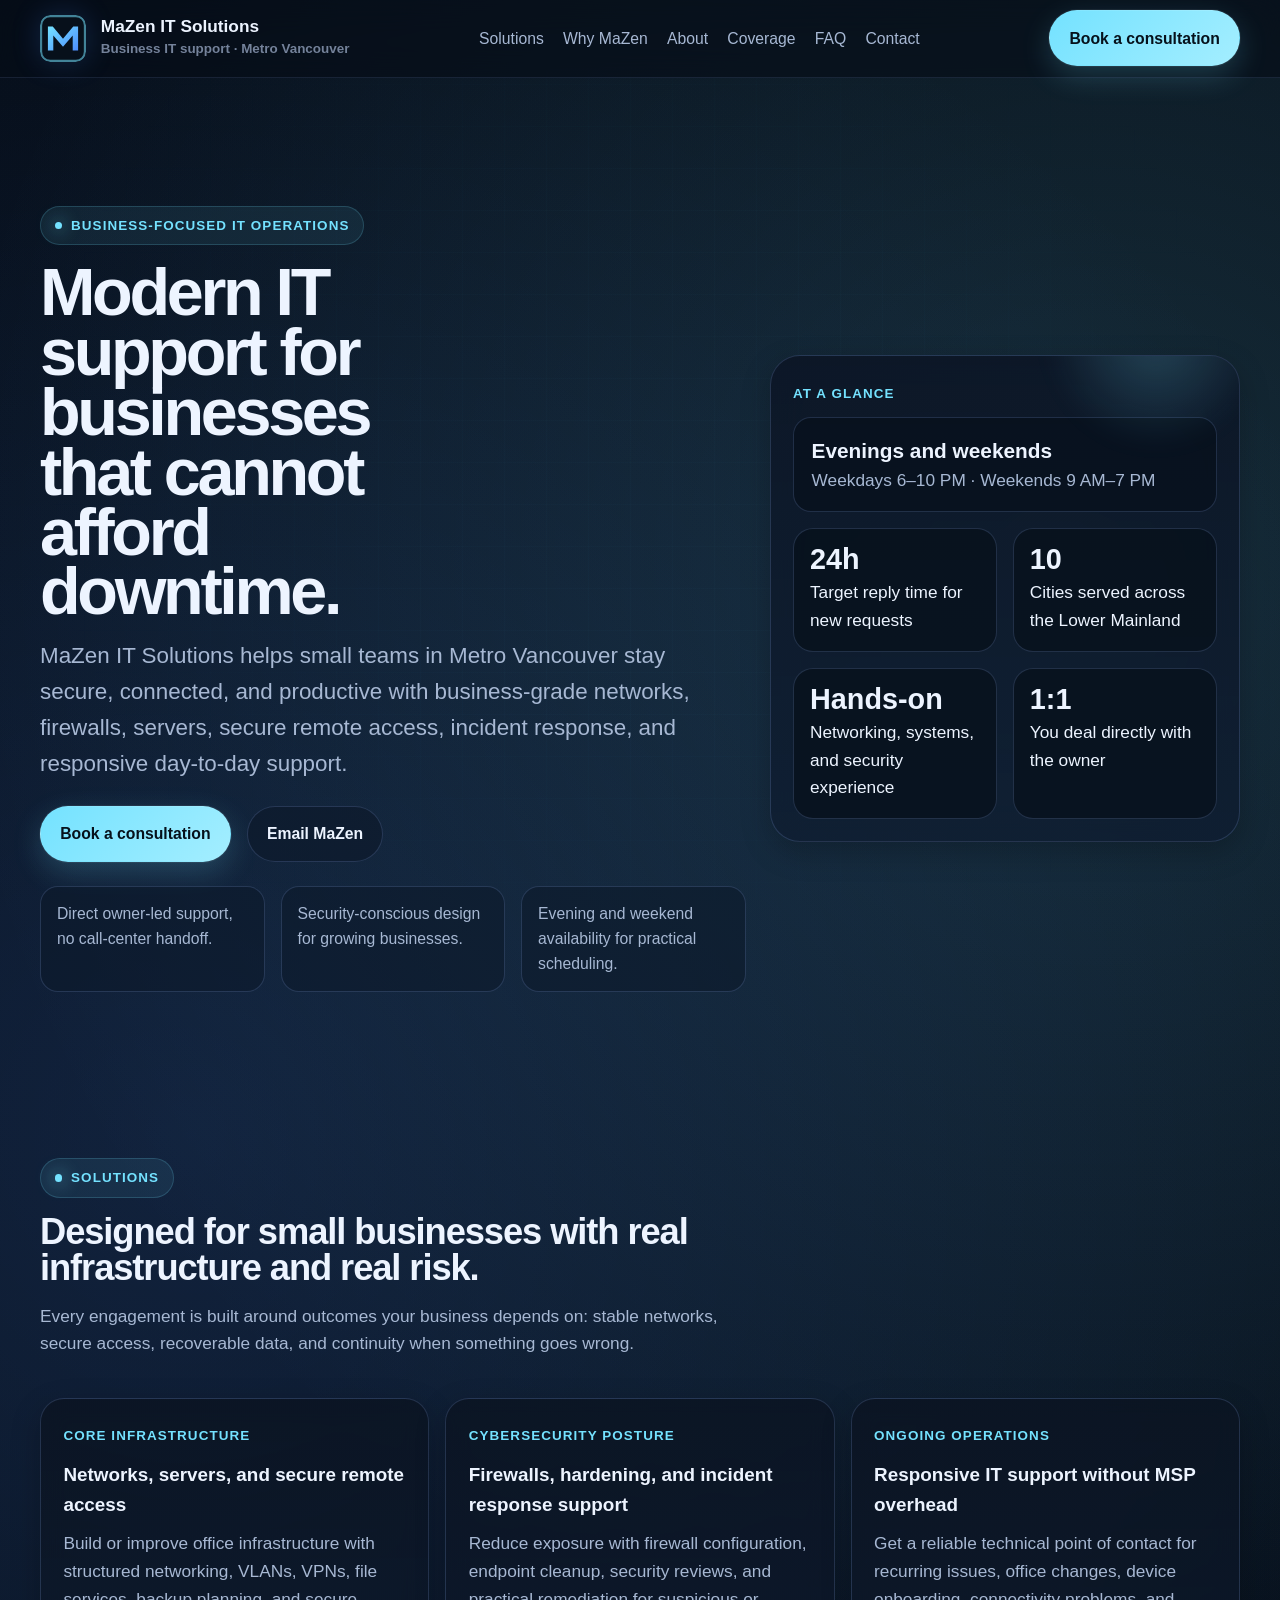
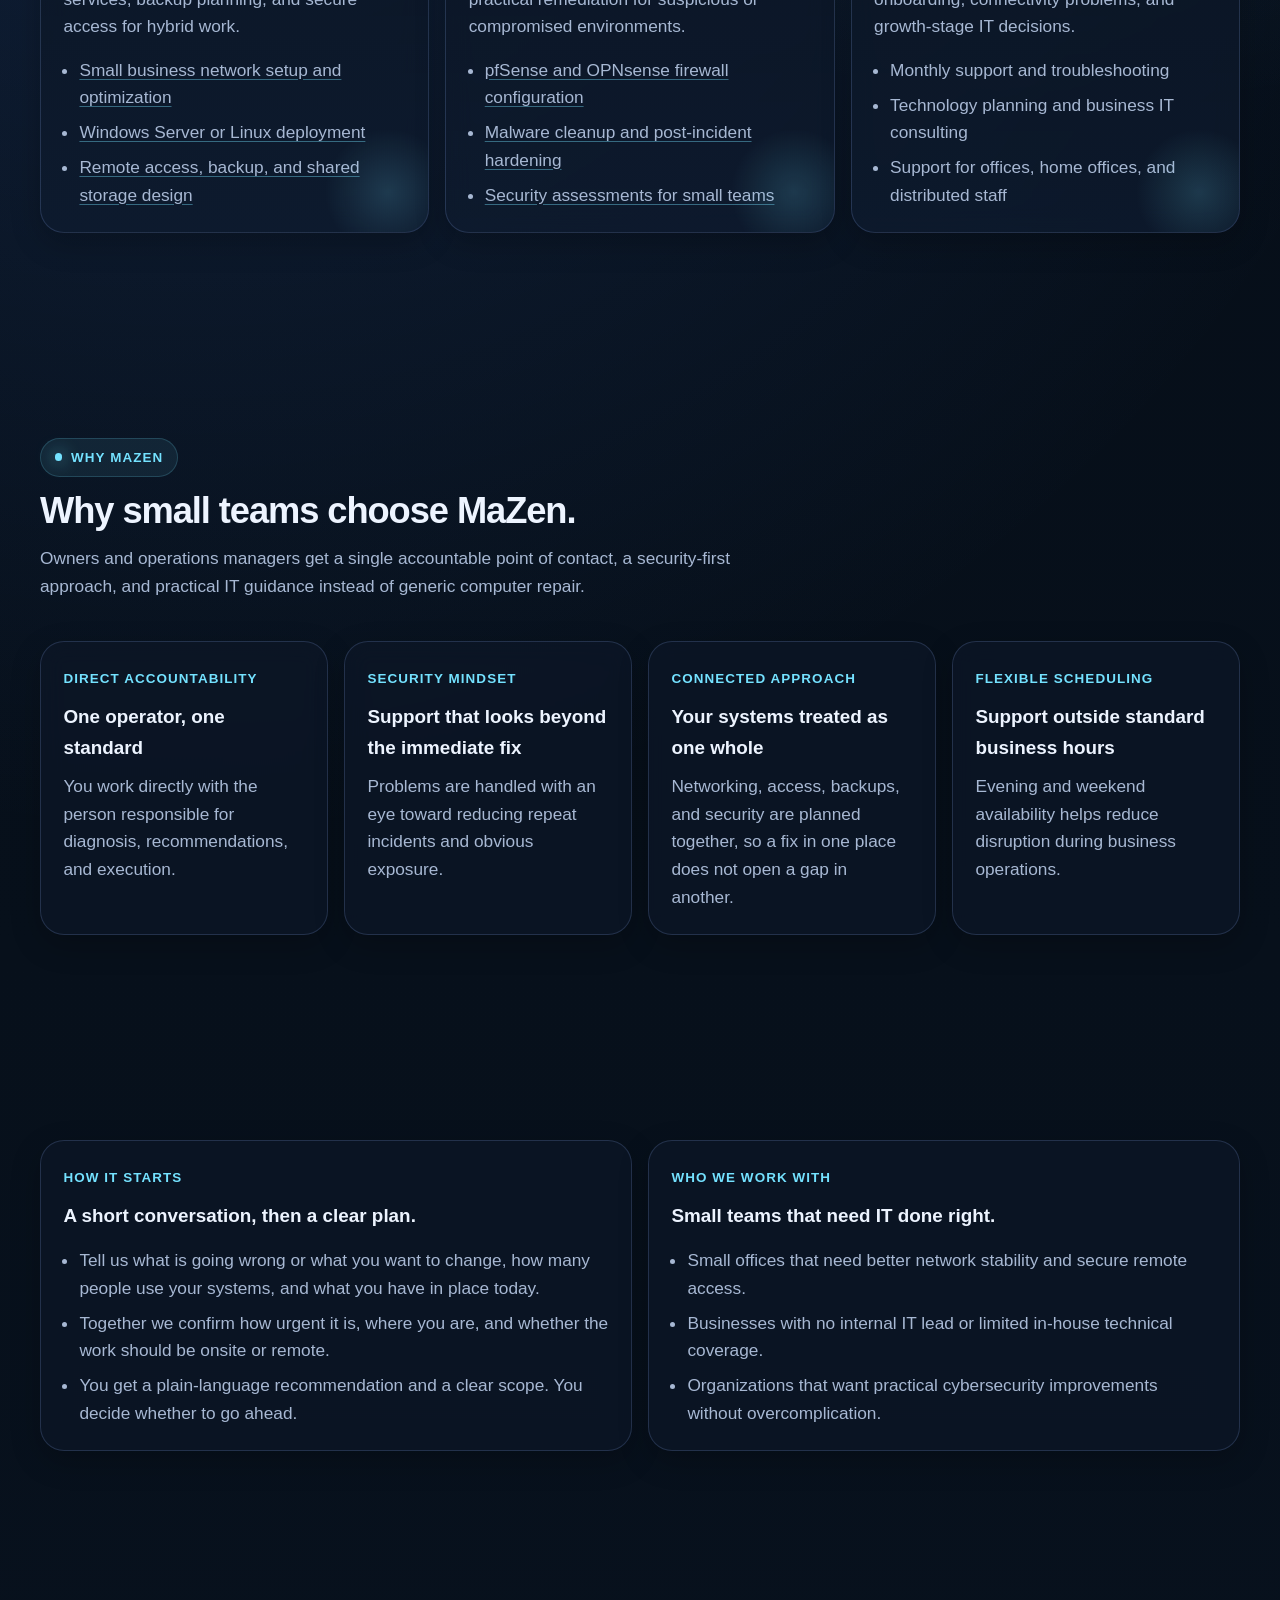
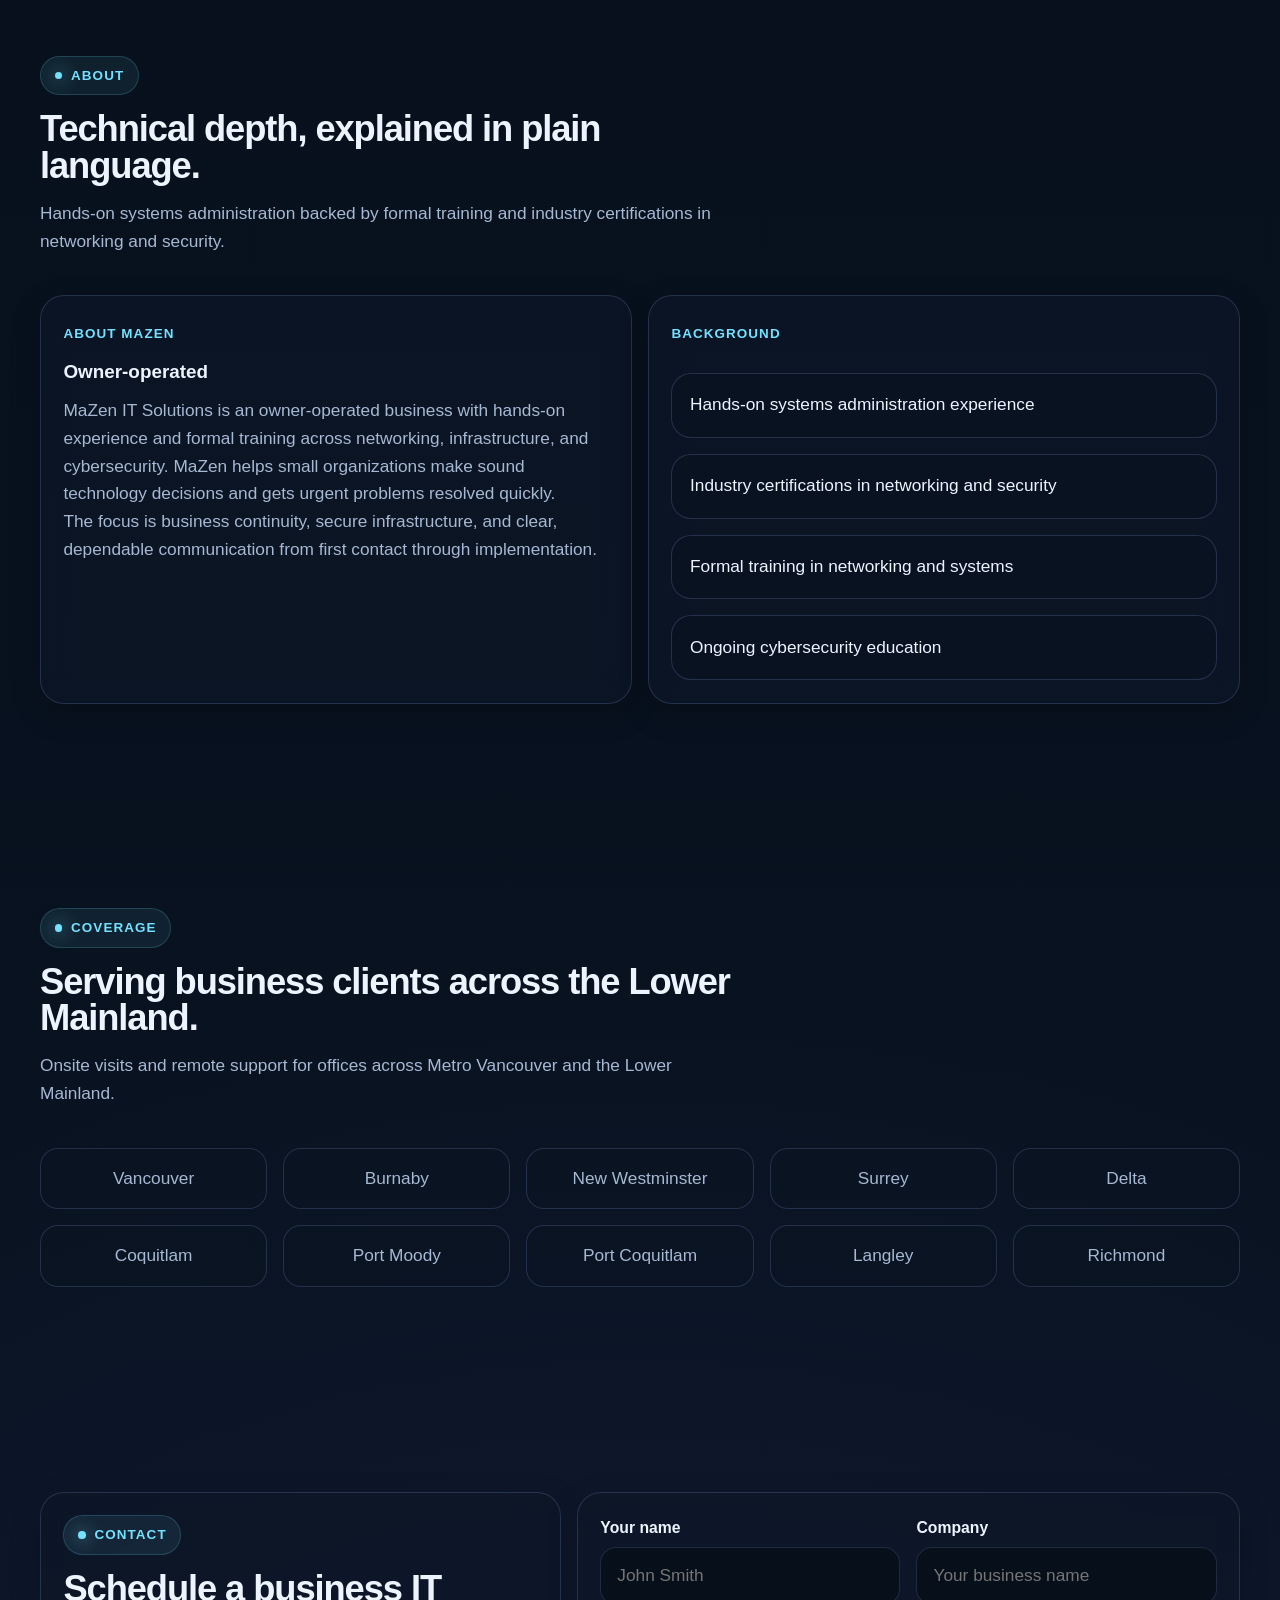
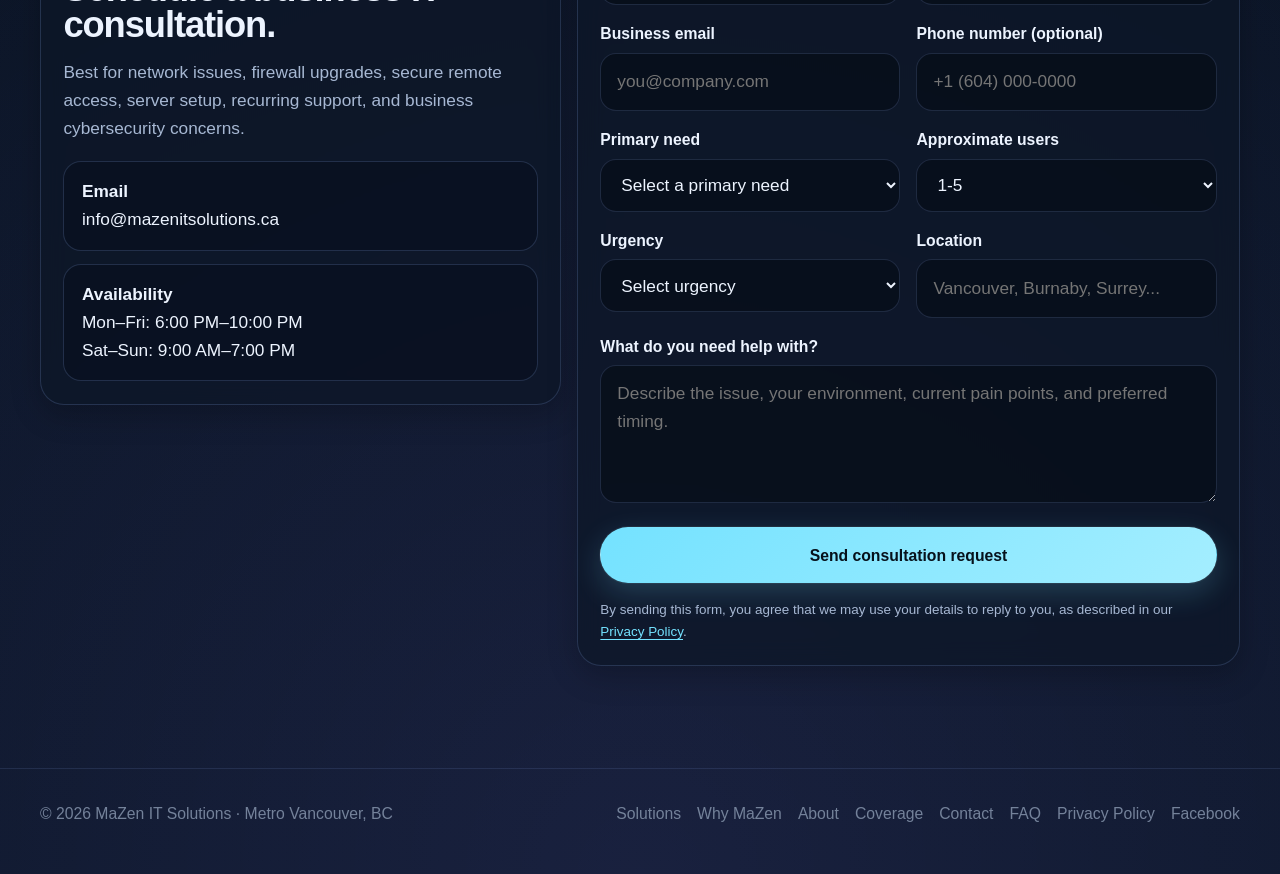
==== commit fb19238f: "Add Facebook page link to footers and LocalBusiness schema Co-Authored-By: Claude Opus 5.5 <noreply@" ====
--- a/index.html
+++ b/index.html
@@ -319,6 +319,7 @@
         <a href="#contact">Contact</a>
         <a href="/faq/">FAQ</a>
         <a href="/privacy/">Privacy Policy</a>
+        <a href="https://www.facebook.com/mazenitsolutions/" target="_blank" rel="noopener">Facebook</a>
       </div>
     </div>
   </footer>
@@ -332,6 +333,7 @@
     "image": "https://www.mazenitsolutions.ca/og-image.png",
     "logo": "https://www.mazenitsolutions.ca/icon-512.png",
     "email": "info@mazenitsolutions.ca",
+    "sameAs": ["https://www.facebook.com/mazenitsolutions/"],
     "description": "Business-focused IT support and cybersecurity for small teams in Metro Vancouver.",
     "address": {"@type": "PostalAddress", "addressRegion": "BC", "addressCountry": "CA"},
     "areaServed": ["Vancouver", "Burnaby", "New Westminster", "Surrey", "Delta", "Coquitlam", "Port Moody", "Port Coquitlam", "Langley", "Richmond"],
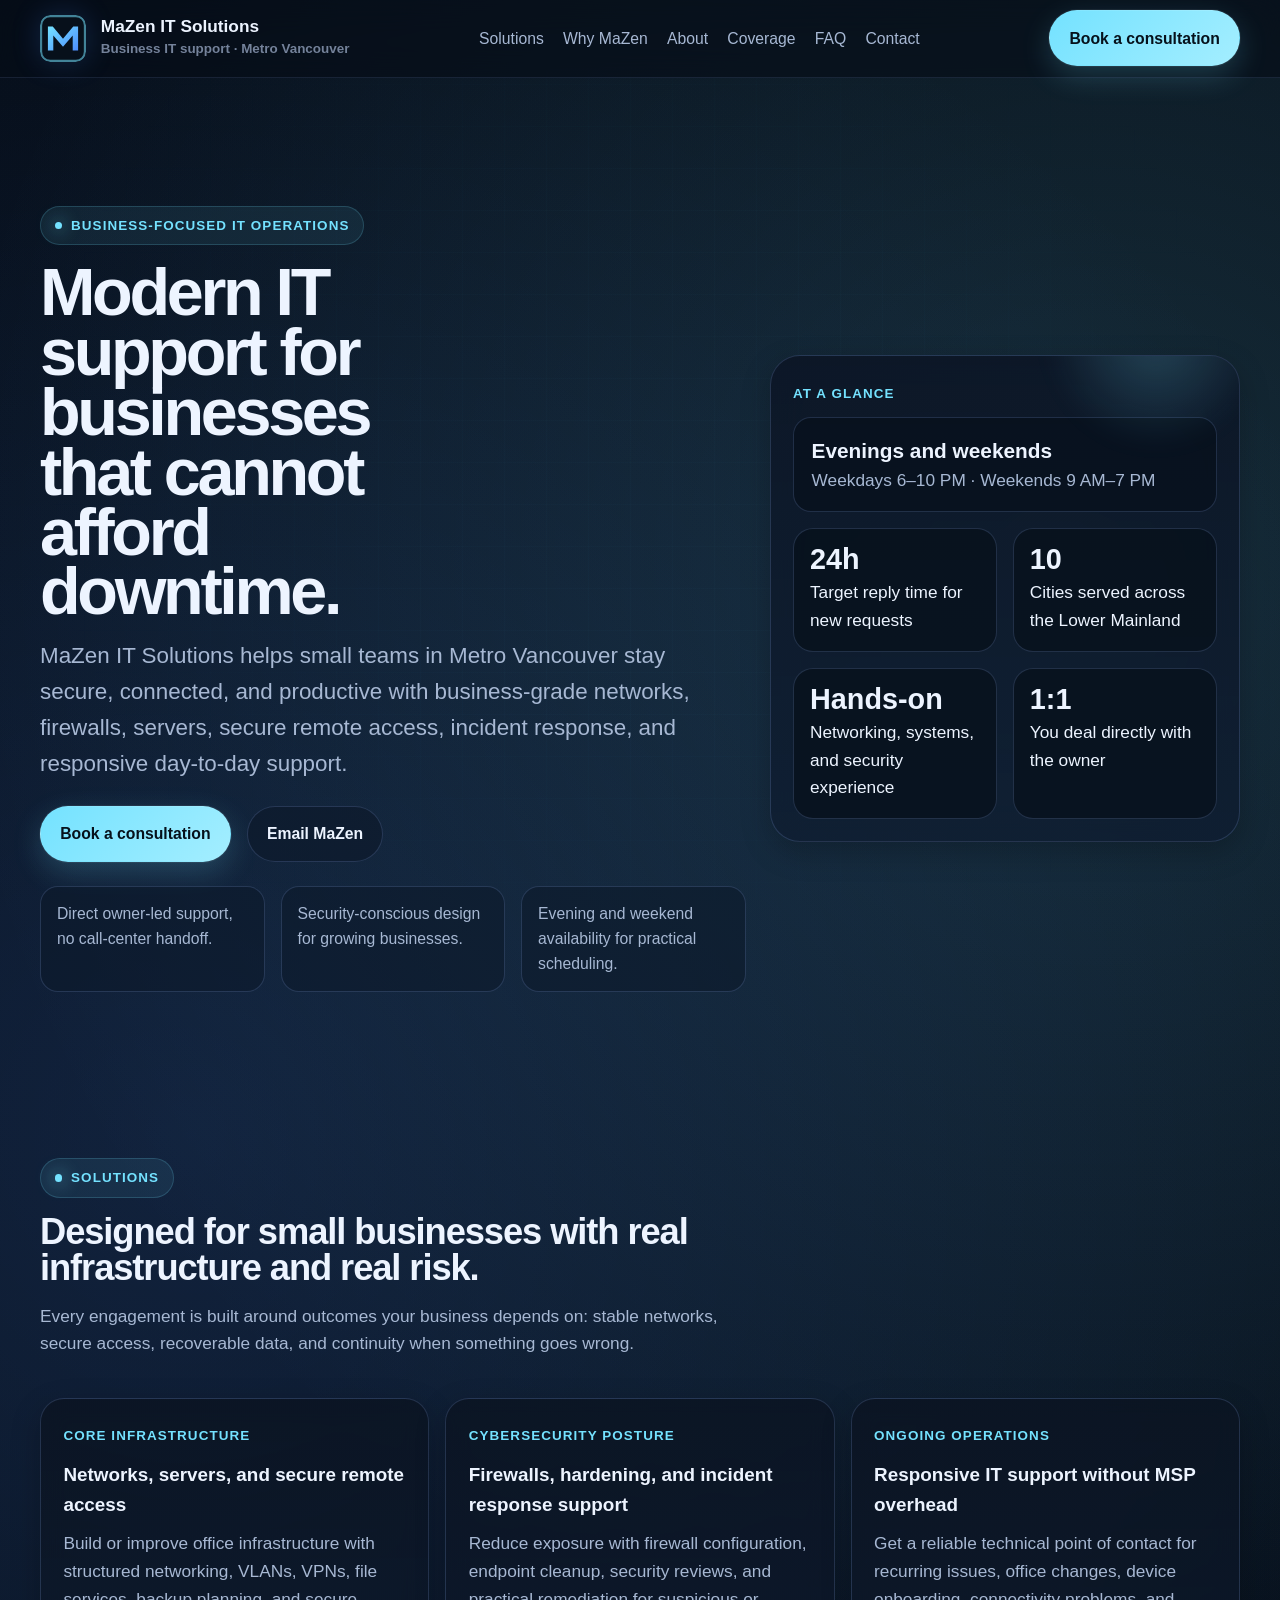
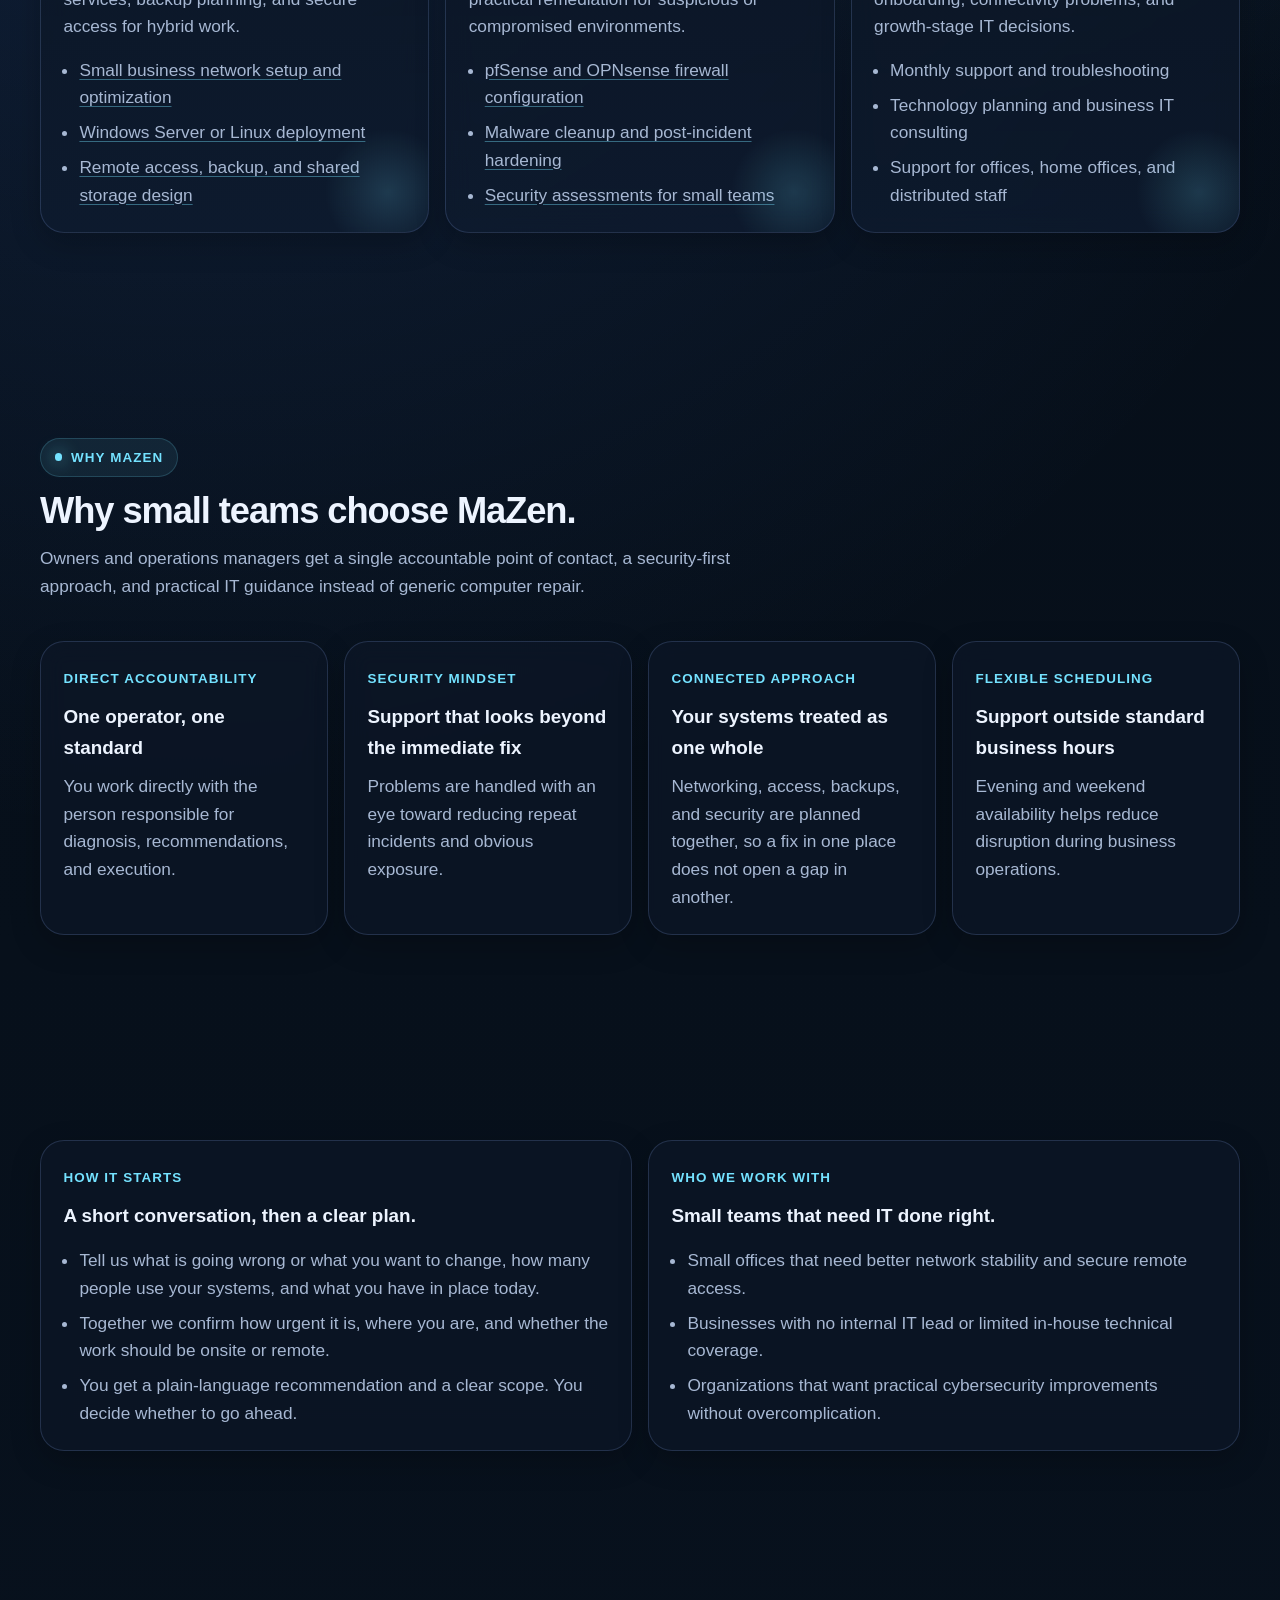
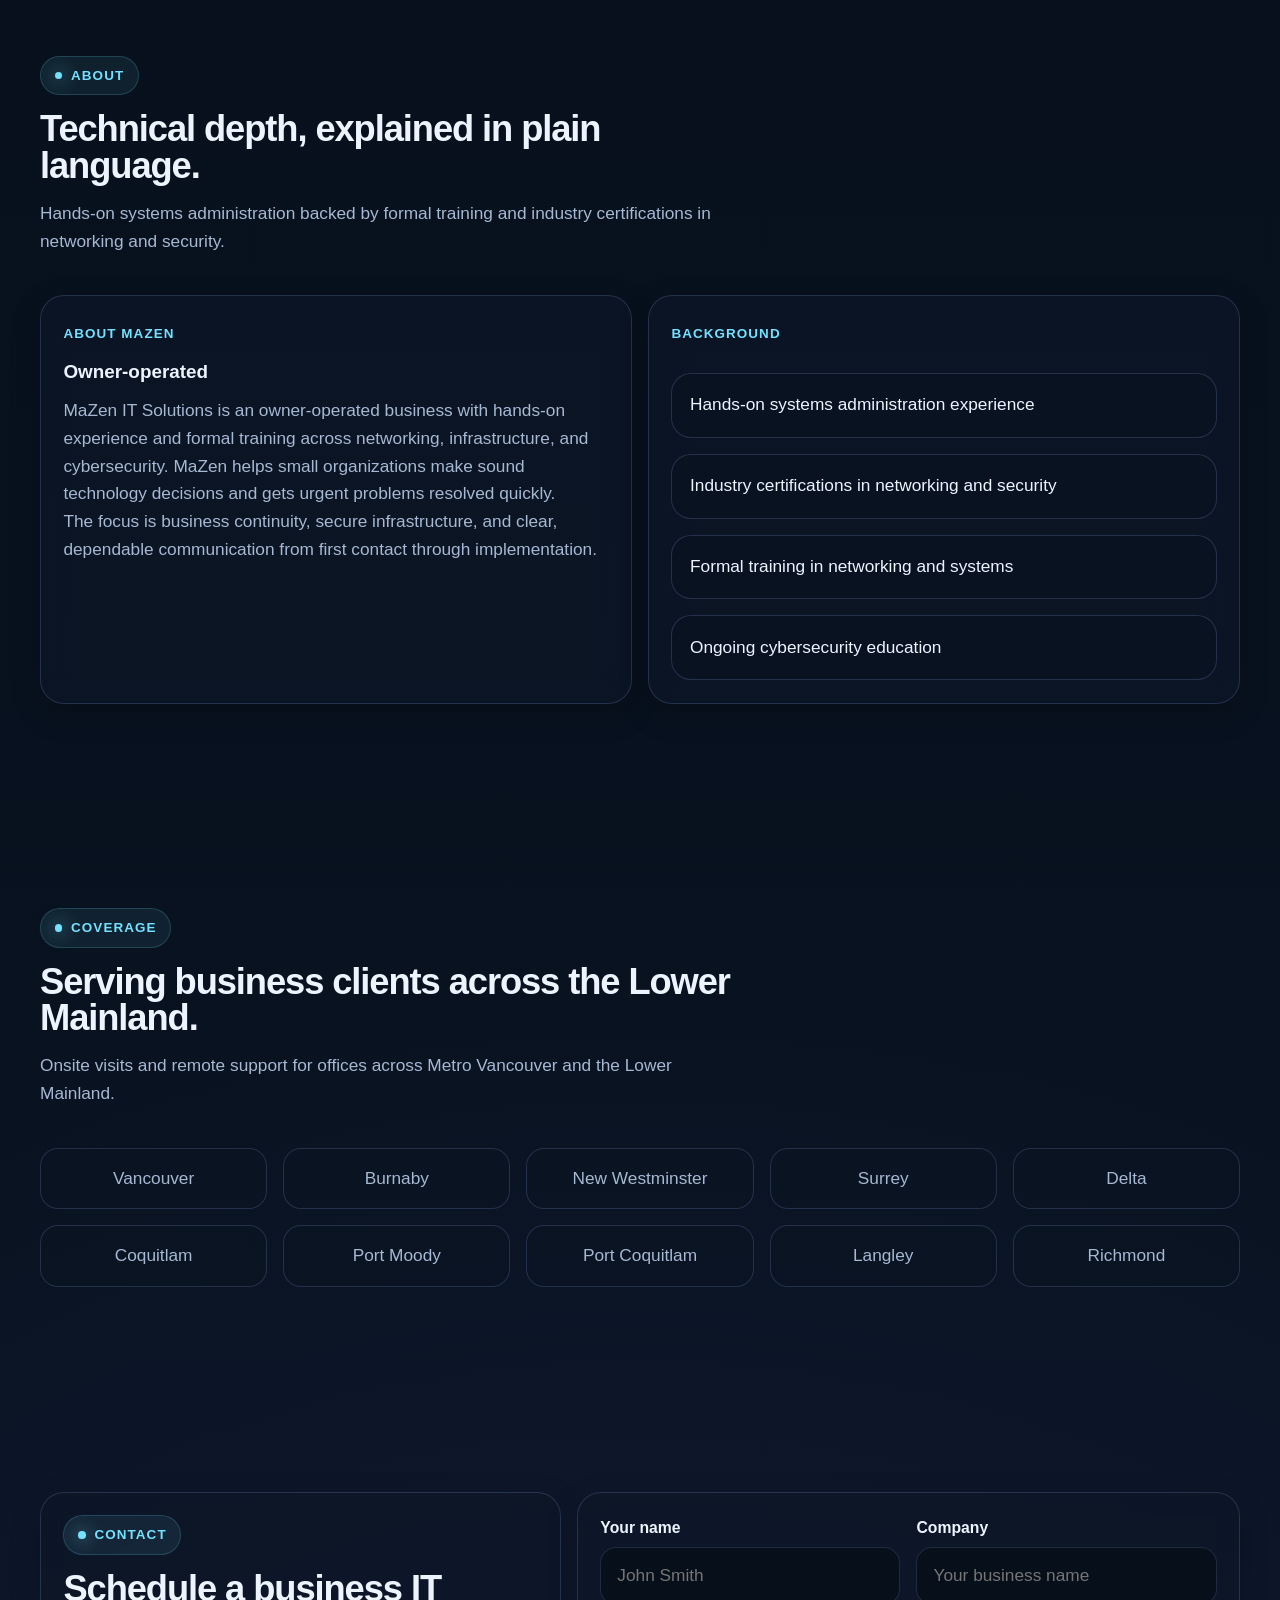
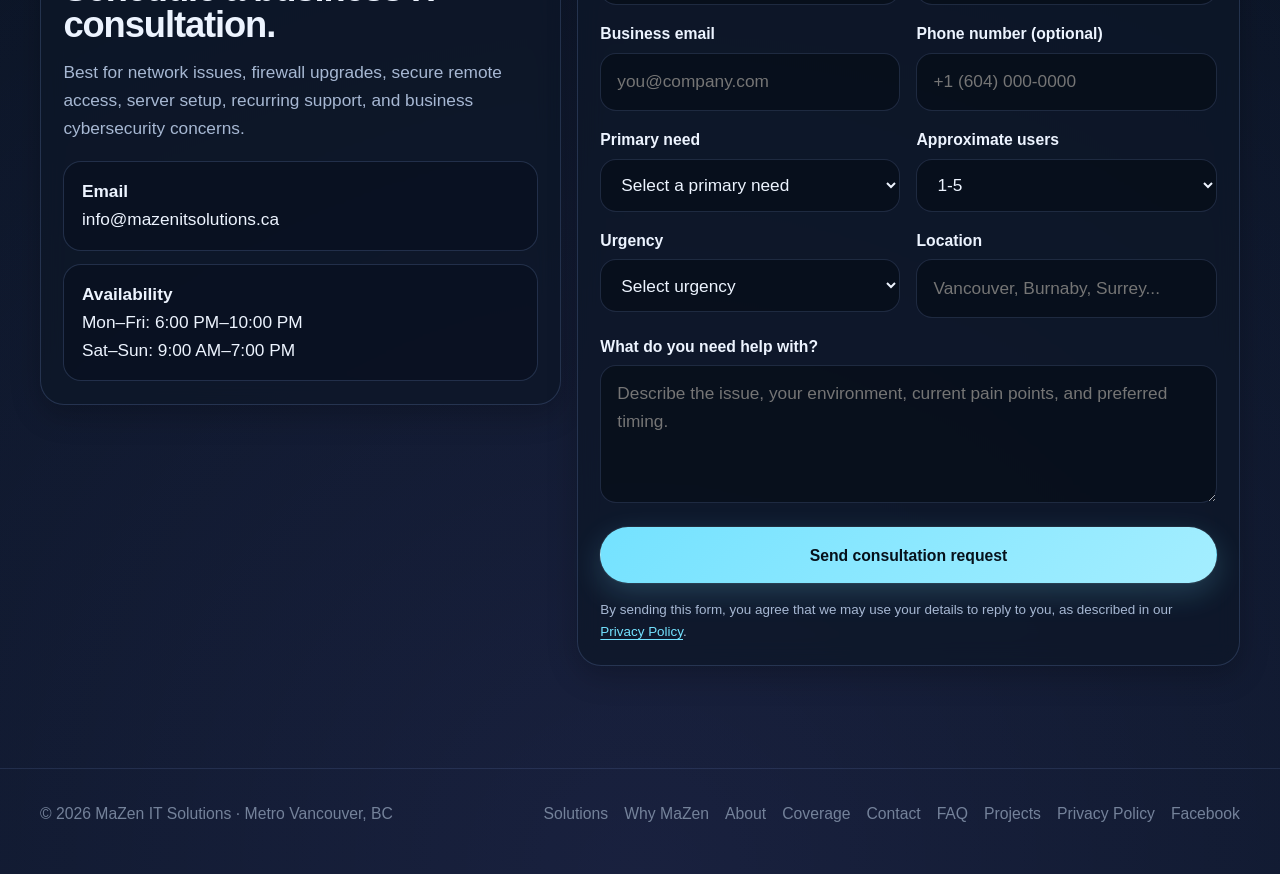
==== commit 59332bca: "Add Projects link to site footer Co-Authored-By: Claude Sonnet 5.5 <noreply@anthropic.com> Claude-Se" ====
--- a/index.html
+++ b/index.html
@@ -318,6 +318,7 @@
         <a href="#areas">Coverage</a>
         <a href="#contact">Contact</a>
         <a href="/faq/">FAQ</a>
+        <a href="/projects/secure-smb-in-a-box/">Projects</a>
         <a href="/privacy/">Privacy Policy</a>
         <a href="https://www.facebook.com/mazenitsolutions/" target="_blank" rel="noopener">Facebook</a>
       </div>
--- a/site.css
+++ b/site.css
@@ -350,4 +350,5 @@
 .u-text-lg { font-size: var(--text-lg) !important; }
 .u-mt-1-onecol { margin-top: 1rem !important; grid-template-columns: 1fr !important; }
 .u-cta-title { font-family: var(--font-display) !important; font-size: var(--text-xl) !important; line-height: 1 !important; letter-spacing: -0.03em !important; margin: 1rem 0 !important; }
+.u-link { color: var(--primary); text-decoration: underline; text-underline-offset: 3px; }
 .hp-field { display: none !important; }
